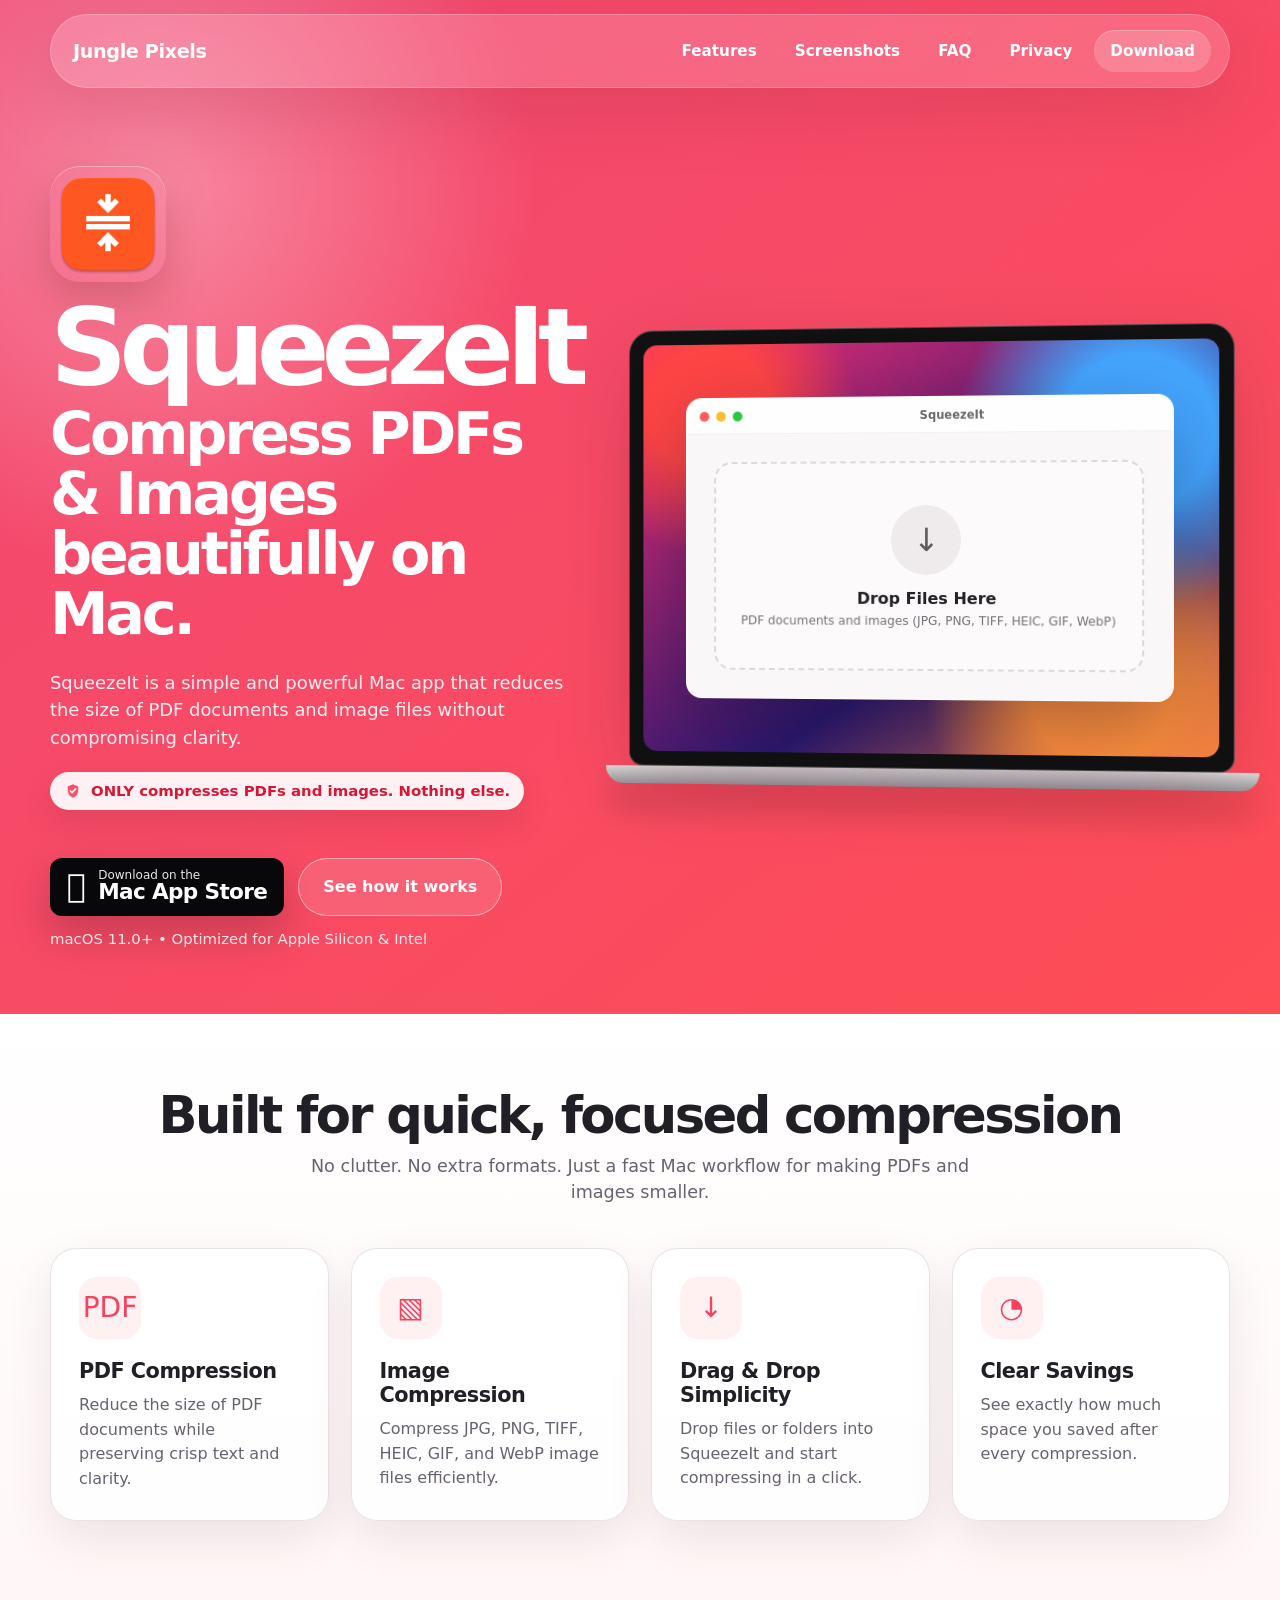
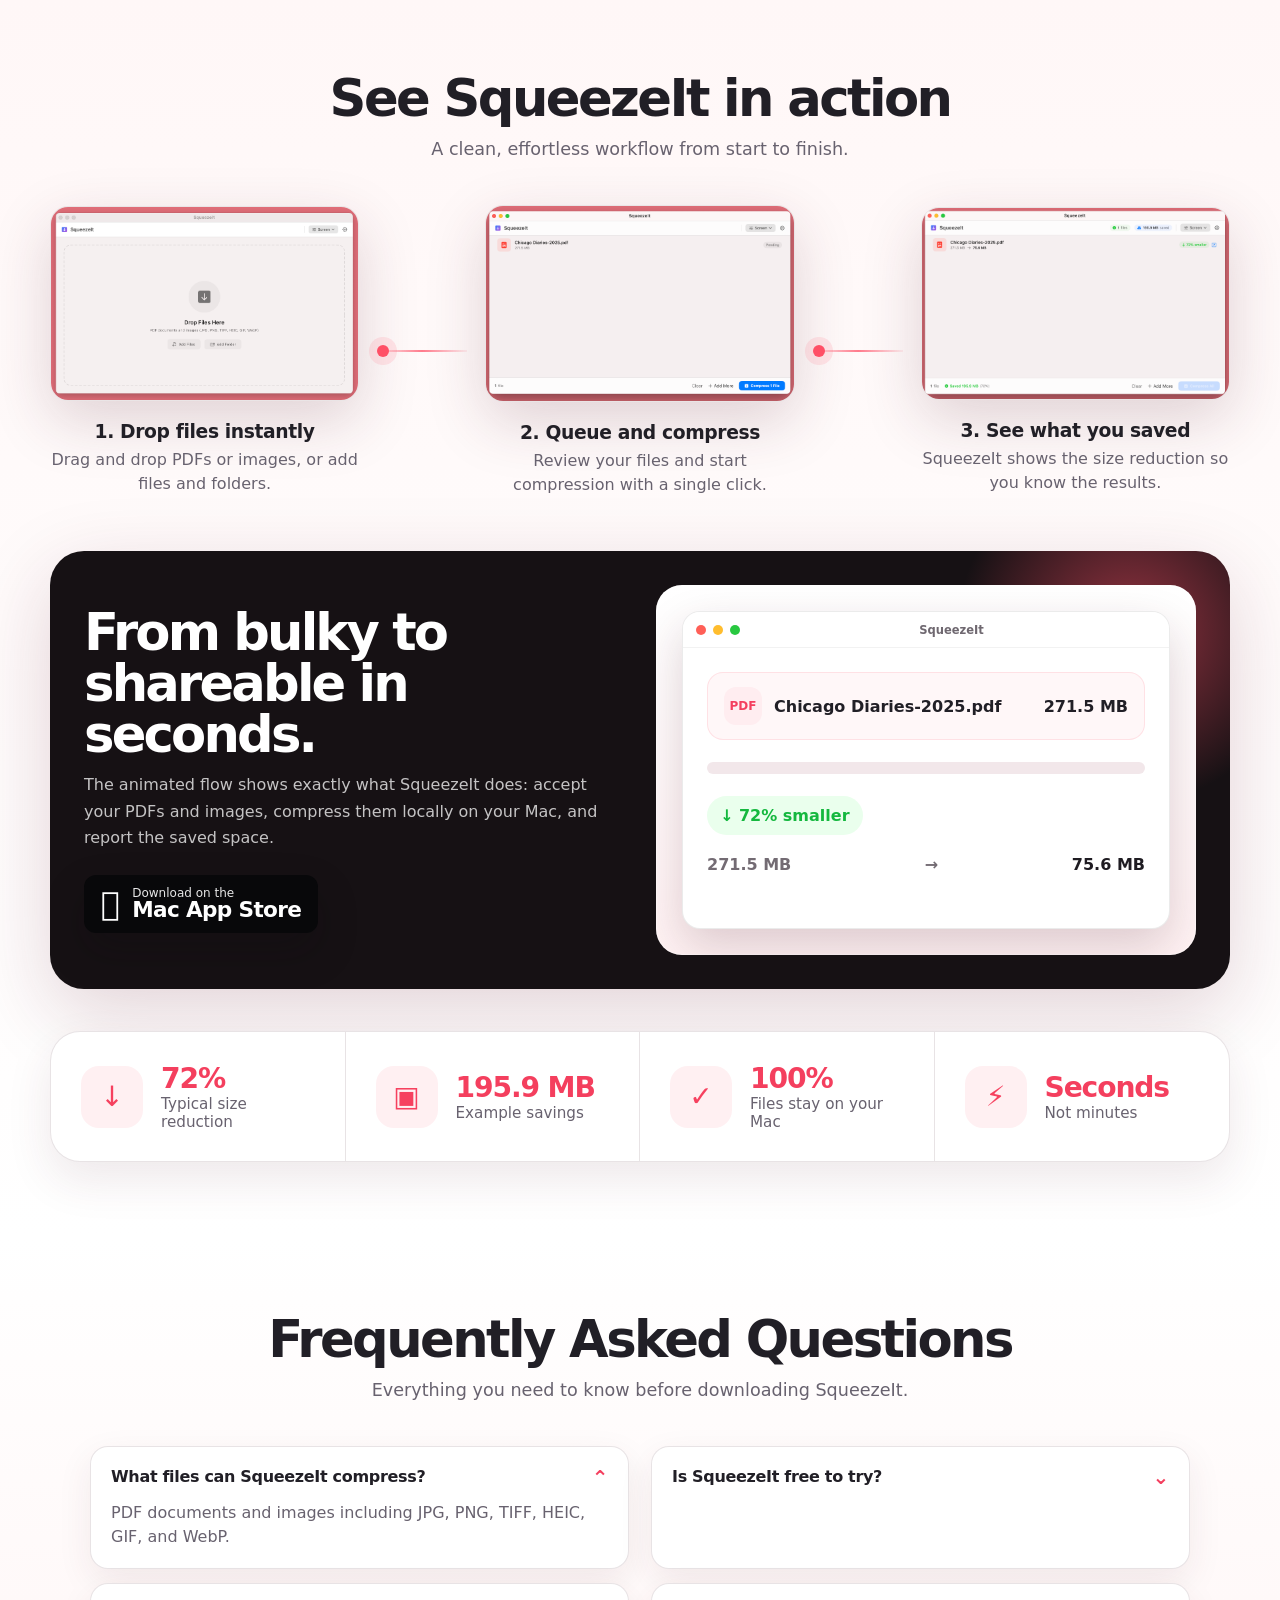
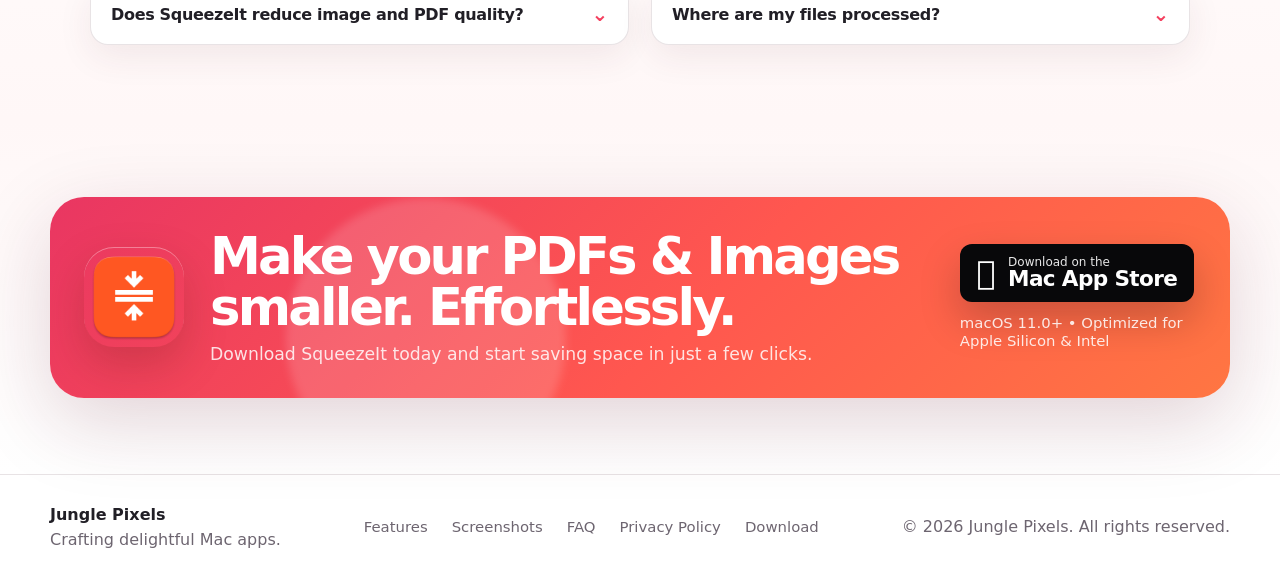
==== index.html @ ca9eb354 "Update index.html" ====
<!doctype html>
<html lang="en">
<head>
  <meta charset="utf-8" />
  <meta name="viewport" content="width=device-width, initial-scale=1" />
  <meta name="description" content="SqueezeIt by Jungle Pixels compresses PDF documents and images beautifully on Mac." />
  <meta name="theme-color" content="#ff4f66" />
  <title>SqueezeIt — Compress PDFs & Images beautifully on Mac</title>

  <meta property="og:title" content="SqueezeIt — Compress PDFs & Images beautifully on Mac" />
  <meta property="og:description" content="A simple, private Mac app for reducing PDF and image file sizes in seconds." />
  <meta property="og:type" content="website" />

  <style>
    :root {
      --coral: #ff4f66;
      --coral-2: #ff6b4a;
      --orange: #ff5427;
      --rose: #ec4565;
      --ink: #211f26;
      --muted: #68626f;
      --soft: #fff5f5;
      --card: rgba(255,255,255,.84);
      --line: rgba(80, 45, 55, .13);
      --shadow: 0 24px 80px rgba(97, 24, 46, .18);
      --shadow-soft: 0 18px 45px rgba(91, 40, 55, .10);
      --radius: 30px;
      --max: 1180px;
    }

    * { box-sizing: border-box; }
    html { scroll-behavior: smooth; }
    body {
      margin: 0;
      font-family: ui-sans-serif, system-ui, -apple-system, BlinkMacSystemFont, "SF Pro Display", "Segoe UI", sans-serif;
      color: var(--ink);
      background:
        radial-gradient(circle at 12% 5%, rgba(255,255,255,.35), transparent 24rem),
        linear-gradient(140deg, #f14874 0%, #ff4d53 46%, #ff7043 100%);
      min-height: 100vh;
      overflow-x: hidden;
    }

    body::before {
      content: "";
      position: fixed;
      inset: 0;
      pointer-events: none;
      background-image:
        radial-gradient(circle at 24% 22%, rgba(255,255,255,.20), transparent 1px),
        radial-gradient(circle at 70% 16%, rgba(255,255,255,.18), transparent 1px);
      background-size: 42px 42px, 64px 64px;
      mask-image: linear-gradient(to bottom, black, transparent 48%);
      opacity: .55;
      z-index: -1;
    }

    a { color: inherit; text-decoration: none; }
    img { max-width: 100%; display: block; }
    .container { width: min(var(--max), calc(100% - 40px)); margin: 0 auto; }
    .glass {
      background: rgba(255, 255, 255, .17);
      border: 1px solid rgba(255, 255, 255, .22);
      box-shadow: 0 18px 70px rgba(128, 32, 45, .18);
      backdrop-filter: blur(18px);
    }

    /* Keeps the sticky header readable over both the bright hero and light sections. */
    .nav,
    .nav-inner,
    .nav-links a,
    .brand {
      transition: background .28s ease, color .28s ease, box-shadow .28s ease, border-color .28s ease, transform .28s ease;
    }

    .nav.scrolled .nav-inner {
      color: var(--ink);
      background: rgba(255, 255, 255, .94);
      border-color: rgba(80, 45, 55, .12);
      box-shadow: 0 18px 45px rgba(91, 40, 55, .14);
    }

    .nav.scrolled .nav-links a:hover {
      background: rgba(255, 79, 102, .10);
      color: #f43f5e;
    }

    .nav.scrolled .nav-cta {
      color: #fff;
      background: linear-gradient(135deg, var(--coral), var(--orange));
      box-shadow: 0 12px 24px rgba(255, 79, 102, .24);
    }


    .nav {
      position: sticky;
      top: 14px;
      z-index: 100;
      margin-top: 14px;
    }

    .nav-inner {
      height: 74px;
      border-radius: 999px;
      display: flex;
      align-items: center;
      justify-content: space-between;
      padding: 0 18px 0 22px;
      color: #fff;
    }

    .brand {
      display: flex;
      align-items: center;
      gap: 12px;
      font-weight: 850;
      letter-spacing: -.02em;
      font-size: 1.2rem;
    }

    .jungle-mark {
      width: 34px;
      height: 34px;
      position: relative;
      flex: 0 0 auto;
    }
    .jungle-mark svg {
      width: 100%;
      height: 100%;
      filter: drop-shadow(0 5px 12px rgba(0,0,0,.11));
    }

    .nav-links {
      display: flex;
      align-items: center;
      gap: 6px;
      font-size: .95rem;
      font-weight: 760;
    }
    .nav-links a {
      padding: 12px 16px;
      border-radius: 999px;
      transition: transform .25s ease, background .25s ease;
    }
    .nav-links a:hover {
      background: rgba(255,255,255,.15);
      transform: translateY(-1px);
    }
    .nav-cta {
      background: rgba(255,255,255,.18);
      box-shadow: inset 0 1px rgba(255,255,255,.25);
    }

    .hero {
      padding: 78px 0 66px;
      color: #fff;
    }

    .hero-grid {
      display: grid;
      grid-template-columns: .9fr 1.25fr;
      align-items: center;
      gap: 42px;
    }

    .app-icon {
      width: 116px;
      height: 116px;
      border-radius: 30px;
      box-shadow: 0 18px 42px rgba(115, 30, 25, .25), inset 0 1px rgba(255,255,255,.35);
      animation: floatY 4.8s ease-in-out infinite;
    }

    .eyebrow {
      display: inline-flex;
      align-items: center;
      gap: 9px;
      padding: 10px 14px;
      margin: 20px 0 22px;
      border-radius: 999px;
      color: #d71735;
      background: rgba(255,255,255,.92);
      font-weight: 850;
      font-size: .93rem;
      box-shadow: 0 14px 30px rgba(99, 26, 38, .12);
    }
    .eyebrow svg { width: 18px; height: 18px; }

    h1 {
      margin: 20px 0 12px;
      font-size: clamp(4rem, 8.4vw, 7.4rem);
      line-height: .84;
      letter-spacing: -.075em;
    }
    .hero h2 {
      margin: 0;
      font-size: clamp(2.1rem, 4.6vw, 4.1rem);
      line-height: 1.02;
      letter-spacing: -.055em;
      max-width: 650px;
    }
    .hero-copy {
      margin: 24px 0 0;
      max-width: 560px;
      font-size: clamp(1.08rem, 1.4vw, 1.28rem);
      line-height: 1.55;
      color: rgba(255,255,255,.91);
    }

    .cta-row {
      display: flex;
      align-items: center;
      gap: 14px;
      flex-wrap: wrap;
      margin: 26px 0 14px;
    }
    .store-badge {
      display: inline-flex;
      align-items: center;
      gap: 12px;
      background: #08080a;
      color: white;
      border-radius: 12px;
      padding: 10px 17px 11px;
      min-height: 58px;
      box-shadow: 0 18px 40px rgba(15, 9, 12, .22);
      transition: transform .25s ease, box-shadow .25s ease;
    }
    .store-badge:hover {
      transform: translateY(-2px);
      box-shadow: 0 22px 50px rgba(15, 9, 12, .30);
    }
    .apple {
      font-size: 2rem;
      line-height: 1;
    }
    .store-small { display:block; font-size: .75rem; line-height: .9; opacity:.9; }
    .store-large { display:block; font-size: 1.35rem; line-height: 1; font-weight: 760; letter-spacing:-.03em; }
    .button {
      display: inline-flex;
      align-items: center;
      justify-content: center;
      min-height: 58px;
      padding: 0 24px;
      border-radius: 999px;
      font-weight: 830;
      border: 1px solid rgba(255,255,255,.48);
      background: rgba(255,255,255,.12);
      color: #fff;
      transition: transform .25s ease, background .25s ease;
    }
    .button:hover { transform: translateY(-2px); background: rgba(255,255,255,.18); }
    .note { font-size: .93rem; color: rgba(255,255,255,.86); }

    .device-wrap {
      position: relative;
      min-height: 520px;
      display: flex;
      align-items: center;
      justify-content: center;
      perspective: 1200px;
    }
    .orb {
      position: absolute;
      border-radius: 999px;
      filter: blur(2px);
      opacity: .8;
      animation: drift 10s ease-in-out infinite;
    }
    .orb.one { width: 190px; height: 190px; background: rgba(255,255,255,.18); top: 8%; right: 9%; }
    .orb.two { width: 110px; height: 110px; background: rgba(255,224,213,.22); bottom: 16%; left: 2%; animation-delay: -3s; }

    .macbook {
      width: min(740px, 100%);
      position: relative;
      transform: rotateX(0deg) rotateY(-4deg);
      animation: heroIn 900ms cubic-bezier(.2,.9,.2,1) both, floatY 5.5s ease-in-out infinite 900ms;
      z-index: 2;
    }
    .screen {
      position: relative;
      background: #111;
      border-radius: 24px 24px 14px 14px;
      padding: 14px;
      box-shadow: var(--shadow);
      border: 1px solid rgba(255,255,255,.24);
    }
    .wallpaper {
      border-radius: 14px;
      padding: 54px 44px;
      background:
        radial-gradient(circle at 12% 16%, #ff4545 0 10%, transparent 24%),
        radial-gradient(circle at 86% 22%, #45a6ff 0 13%, transparent 30%),
        radial-gradient(circle at 80% 85%, #ff8f3d 0 12%, transparent 30%),
        linear-gradient(145deg, #f93075, #2b176f 62%, #f2773e);
    }
    .app-window {
      border-radius: 16px;
      overflow: hidden;
      background: #faf7f8;
      box-shadow: 0 26px 80px rgba(18, 14, 38, .34);
      border: 1px solid rgba(255,255,255,.64);
    }
    .window-bar {
      height: 36px;
      display: flex;
      align-items: center;
      gap: 7px;
      padding: 0 13px;
      background: rgba(255,255,255,.88);
      border-bottom: 1px solid rgba(0,0,0,.05);
    }
    .dot { width: 10px; height: 10px; border-radius: 999px; }
    .red { background:#ff5f57; } .yellow { background:#ffbd2e; } .green { background:#28c840; }
    .bar-title { margin-left: auto; margin-right: auto; color:#6f6870; font-size: .72rem; font-weight: 800; }
    .drop-zone {
      margin: 28px;
      min-height: 210px;
      border: 2px dashed rgba(130, 118, 126, .25);
      border-radius: 18px;
      display: grid;
      place-items: center;
      text-align: center;
      background: rgba(255,255,255,.38);
    }
    .drop-icon {
      width: 70px;
      height: 70px;
      margin: 0 auto 14px;
      border-radius: 50%;
      display: grid;
      place-items: center;
      background: #efeaec;
      color: #615b60;
      font-size: 2rem;
      animation: pulse 2s ease-in-out infinite;
    }
    .drop-title { color:#242127; font-weight:900; margin-bottom:6px; }
    .drop-sub { color:#777078; font-size:.76rem; }
    .base {
      height: 18px;
      width: 108%;
      margin-left: -4%;
      background: linear-gradient(180deg, #ddd, #96979c);
      border-radius: 0 0 80px 80px;
      box-shadow: 0 22px 34px rgba(31,13,20,.20);
    }

    .section {
      background: linear-gradient(180deg, #fff 0%, #fff7f7 100%);
      padding: 76px 0;
    }
    .section.alt { background: linear-gradient(180deg, #fff7f7 0%, #fff 100%); }
    .section-title {
      text-align: center;
      margin: 0 auto 12px;
      font-size: clamp(2rem, 4vw, 3.25rem);
      letter-spacing: -.05em;
      line-height: 1;
    }
    .section-sub {
      text-align: center;
      color: var(--muted);
      margin: 0 auto 42px;
      max-width: 680px;
      font-size: 1.1rem;
      line-height: 1.5;
    }

    .features {
      display: grid;
      grid-template-columns: repeat(4, 1fr);
      gap: 22px;
    }
    .card {
      background: var(--card);
      border: 1px solid var(--line);
      border-radius: 26px;
      padding: 28px;
      box-shadow: var(--shadow-soft);
      transition: transform .3s ease, box-shadow .3s ease, border-color .3s ease;
    }
    .card:hover {
      transform: translateY(-8px);
      box-shadow: 0 28px 70px rgba(91, 40, 55, .16);
      border-color: rgba(255,79,102,.26);
    }
    .feature-icon {
      width: 62px;
      height: 62px;
      border-radius: 18px;
      display: grid;
      place-items: center;
      background: #fff0f2;
      color: #f6415f;
      font-size: 1.75rem;
      margin-bottom: 20px;
    }
    .card h3 { margin: 0 0 10px; font-size: 1.3rem; letter-spacing:-.025em; }
    .card p { margin: 0; color: var(--muted); line-height: 1.55; }

    .workflow {
      display: grid;
      grid-template-columns: 1fr auto 1fr auto 1fr;
      align-items: center;
      gap: 18px;
      margin-top: 26px;
    }
    .step {
      text-align: center;
      position: relative;
    }
    .step-shot {
      border-radius: 18px;
      box-shadow: 0 20px 60px rgba(82, 35, 51, .18);
      border: 1px solid rgba(80,45,55,.12);
      overflow: hidden;
      background: white;
      transition: transform .35s ease;
    }
    .step:hover .step-shot { transform: translateY(-8px) scale(1.015); }
    .step h3 { margin: 20px 0 6px; letter-spacing:-.02em; }
    .step p { margin: 0 auto; color: var(--muted); max-width: 320px; line-height: 1.5; }
    .flow-line {
      width: 90px;
      height: 2px;
      background: linear-gradient(90deg, rgba(255,79,102,.08), rgba(255,79,102,.75), rgba(255,79,102,.08));
      position: relative;
    }
    .flow-line::after {
      content: "";
      position: absolute;
      top: -5px;
      left: 0;
      width: 12px;
      height: 12px;
      border-radius: 999px;
      background: #ff4f66;
      animation: travel 2.8s linear infinite;
      box-shadow: 0 0 0 8px rgba(255,79,102,.12);
    }

    .demo-card {
      margin-top: 54px;
      display: grid;
      grid-template-columns: 1fr 1fr;
      gap: 32px;
      align-items: center;
      background: #161114;
      color: white;
      border-radius: 34px;
      padding: 34px;
      box-shadow: var(--shadow);
      overflow: hidden;
      position: relative;
    }
    .demo-card::before {
      content:"";
      position:absolute;
      inset:-100px -80px auto auto;
      width:360px;
      height:360px;
      border-radius:999px;
      background: radial-gradient(circle, rgba(255,79,102,.55), transparent 68%);
    }
    .demo-copy { position: relative; z-index: 1; }
    .demo-copy h2 {
      margin: 0 0 12px;
      font-size: clamp(2rem, 4vw, 3.3rem);
      letter-spacing:-.055em;
      line-height:1;
    }
    .demo-copy p {
      margin:0 0 24px;
      color: rgba(255,255,255,.75);
      line-height:1.65;
      max-width: 530px;
    }
    .animation-panel {
      background: linear-gradient(180deg, #fff, #fff2f3);
      border-radius: 26px;
      padding: 26px;
      color: var(--ink);
      position: relative;
      overflow: hidden;
      box-shadow: inset 0 0 0 1px rgba(255,255,255,.38);
    }
    .mini-window {
      background:#fff;
      border-radius:18px;
      border:1px solid rgba(0,0,0,.08);
      overflow:hidden;
      box-shadow: 0 18px 45px rgba(66,24,38,.18);
    }
    .mini-stage {
      padding: 24px;
      min-height: 280px;
      position: relative;
    }
    .file-pill {
      display: flex;
      align-items: center;
      justify-content: space-between;
      gap: 12px;
      padding: 14px 16px;
      background: #fff7f8;
      border: 1px solid rgba(255,79,102,.13);
      border-radius: 16px;
      margin-bottom: 14px;
      animation: fileMove 4.4s ease-in-out infinite;
    }
    .file-left { display:flex; align-items:center; gap:12px; font-weight:850; }
    .file-icon {
      width: 38px;
      height: 38px;
      border-radius: 12px;
      background: #ffedf0;
      color: #f43f5e;
      display:grid;
      place-items:center;
      font-weight:900;
      font-size:.75rem;
    }
    .progress {
      height: 12px;
      border-radius: 999px;
      background:#f2e7ea;
      overflow:hidden;
      margin: 22px 0;
    }
    .progress span {
      display:block;
      height:100%;
      width:0%;
      background: linear-gradient(90deg, #ff4f66, #ff7043);
      border-radius: inherit;
      animation: fill 4.4s ease-in-out infinite;
    }
    .saving-pop {
      display:inline-flex;
      align-items:center;
      gap:8px;
      padding: 10px 13px;
      border-radius: 999px;
      background:#eaffed;
      color:#14b83e;
      font-weight: 900;
      animation: pop 4.4s ease-in-out infinite;
    }
    .size-row {
      display:flex;
      justify-content:space-between;
      align-items:center;
      margin-top:20px;
      color:#736b73;
      font-weight:800;
    }
    .size-row strong { color:#1f1c22; }
    .arrow-anim { animation: nudge 1.4s ease-in-out infinite; }

    .stats {
      display:grid;
      grid-template-columns: repeat(4, 1fr);
      gap: 0;
      border-radius: 30px;
      border: 1px solid var(--line);
      background: white;
      box-shadow: var(--shadow-soft);
      overflow:hidden;
      margin-top: 42px;
    }
    .stat {
      display:flex;
      align-items:center;
      gap:18px;
      padding: 30px;
      border-right: 1px solid var(--line);
    }
    .stat:last-child { border-right:0; }
    .stat .feature-icon { margin:0; flex: 0 0 auto; }
    .stat strong { display:block; font-size: clamp(1.55rem, 2.2vw, 2.15rem); color:#f43f5e; letter-spacing:-.04em; }
    .stat span { display:block; color:var(--muted); font-size:.95rem; }

    .faq-grid {
      display:grid;
      grid-template-columns: repeat(2, 1fr);
      gap: 14px 22px;
      max-width: 1100px;
      margin: 0 auto;
    }
    details {
      background: white;
      border:1px solid var(--line);
      border-radius: 18px;
      padding: 18px 20px;
      box-shadow: 0 12px 35px rgba(91, 40, 55, .08);
    }
    summary {
      cursor:pointer;
      font-weight: 900;
      letter-spacing:-.02em;
      list-style:none;
      display:flex;
      align-items:center;
      justify-content:space-between;
      gap:20px;
    }
    summary::-webkit-details-marker { display:none; }
    summary::after {
      content:"⌄";
      color: #f43f5e;
      font-size:1.25rem;
      transition: transform .25s ease;
    }
    details[open] summary::after { transform: rotate(180deg); }
    details p {
      margin: 12px 0 0;
      color: var(--muted);
      line-height:1.55;
    }

    .final-cta {
      background: linear-gradient(135deg, #e93662, #ff574f 55%, #ff7642);
      color: white;
      border-radius: 34px;
      padding: 34px;
      display:flex;
      align-items:center;
      justify-content:space-between;
      gap:28px;
      box-shadow: var(--shadow);
      overflow:hidden;
      position:relative;
    }
    .final-cta::before {
      content:"";
      position:absolute;
      inset:auto auto -80px 20%;
      width:280px;
      height:280px;
      border-radius:999px;
      background: rgba(255,255,255,.15);
      filter: blur(4px);
    }
    .final-left {
      position:relative;
      display:flex;
      align-items:center;
      gap:26px;
      z-index:1;
    }
    .final-left .app-icon { width: 100px; height: 100px; animation:none; }
    .final-cta h2 {
      margin:0;
      font-size: clamp(2rem, 4vw, 3.4rem);
      line-height:1;
      letter-spacing:-.055em;
    }
    .final-cta p { margin:10px 0 0; color:rgba(255,255,255,.84); font-size:1.08rem; }
    .final-right { position:relative; z-index:1; }

    footer {
      background:#fff;
      border-top:1px solid var(--line);
      padding:30px 0;
    }
    .footer-row {
      display:flex;
      align-items:center;
      justify-content:space-between;
      gap:24px;
      color:#6d6570;
      flex-wrap:wrap;
    }
    .footer-brand {
      display:flex;
      align-items:center;
      gap:12px;
      color:var(--ink);
      font-weight:900;
    }
    .footer-brand .jungle-mark { color: var(--ink); filter:none; }
    .footer-links { display:flex; gap:24px; font-size:.93rem; }
    .footer-links a:hover { color:#f43f5e; }

    .reveal {
      opacity: 0;
      transform: translateY(26px);
      transition: opacity .75s ease, transform .75s ease;
    }
    .reveal.visible {
      opacity: 1;
      transform: translateY(0);
    }
    .delay-1 { transition-delay:.08s; }
    .delay-2 { transition-delay:.16s; }
    .delay-3 { transition-delay:.24s; }

    @keyframes floatY {
      0%,100% { transform: translateY(0); }
      50% { transform: translateY(-12px); }
    }
    @keyframes drift {
      0%,100% { transform: translate(0,0); }
      50% { transform: translate(-20px,18px); }
    }
    @keyframes heroIn {
      from { opacity:0; transform: translateY(30px) rotateY(-10deg); }
      to { opacity:1; transform: translateY(0) rotateY(-4deg); }
    }
    @keyframes pulse {
      0%,100% { transform: scale(1); box-shadow: 0 0 0 0 rgba(97,91,96,.12); }
      50% { transform: scale(1.05); box-shadow: 0 0 0 14px rgba(97,91,96,.08); }
    }
    @keyframes travel {
      from { transform: translateX(0); }
      to { transform: translateX(90px); }
    }
    @keyframes fill {
      0%, 16% { width: 0%; }
      58%, 100% { width: 72%; }
    }
    @keyframes fileMove {
      0%, 18% { transform: translateY(0); opacity:.7; }
      34%, 100% { transform: translateY(-2px); opacity:1; }
    }
    @keyframes pop {
      0%, 54% { transform: translateY(10px) scale(.88); opacity:0; }
      66%, 100% { transform: translateY(0) scale(1); opacity:1; }
    }
    @keyframes nudge {
      0%,100% { transform: translateX(0); }
      50% { transform: translateX(6px); }
    }

    @media (max-width: 980px) {
      .container { width: min(100% - 28px, var(--max)); }
      .hero { padding-top: 48px; }
      .hero-grid, .demo-card {
        grid-template-columns: 1fr;
      }
      .device-wrap { min-height: auto; }
      .features { grid-template-columns: repeat(2, 1fr); }
      .workflow {
        grid-template-columns: 1fr;
      }
      .flow-line {
        width: 2px;
        height: 54px;
        justify-self:center;
      }
      .flow-line::after {
        left: -5px;
        top: 0;
        animation-name: travelDown;
      }
      @keyframes travelDown {
        from { transform: translateY(0); }
        to { transform: translateY(54px); }
      }
      .stats { grid-template-columns: repeat(2, 1fr); }
      .stat { border-right:0; border-bottom:1px solid var(--line); }
      .stat:nth-child(odd) { border-right:1px solid var(--line); }
      .stat:nth-last-child(-n+2) { border-bottom:0; }
      .faq-grid { grid-template-columns: 1fr; }
    }

    @media (max-width: 720px) {
      .nav { top: 8px; margin-top: 8px; }
      .nav-inner {
        height: auto;
        border-radius: 26px;
        padding: 16px;
        align-items: flex-start;
        gap: 12px;
      }
      .nav-links {
        width: 100%;
        justify-content: space-between;
        overflow-x: auto;
        padding-bottom: 2px;
      }
      .nav-inner, .final-cta, .final-left {
        flex-direction: column;
        align-items: flex-start;
      }
      h1 { font-size: clamp(3.4rem, 17vw, 5.5rem); }
      .hero h2 { font-size: clamp(2rem, 9vw, 3.1rem); }
      .wallpaper { padding: 24px 18px; }
      .drop-zone { margin: 16px; min-height: 180px; }
      .features, .stats {
        grid-template-columns: 1fr;
      }
      .stat, .stat:nth-child(odd) {
        border-right:0;
        border-bottom:1px solid var(--line);
      }
      .stat:last-child { border-bottom:0; }
      .section { padding: 58px 0; }
      .card, .demo-card, .final-cta { border-radius: 24px; padding: 24px; }
      .final-left .app-icon { width: 82px; height: 82px; }
      .footer-row { align-items:flex-start; flex-direction:column; }
      .footer-links { flex-wrap:wrap; }
    }

    @media (prefers-reduced-motion: reduce) {
      *, *::before, *::after {
        animation-duration: .001ms !important;
        animation-iteration-count: 1 !important;
        scroll-behavior: auto !important;
        transition-duration: .001ms !important;
      }
    }
  </style>
</head>

<body>
  <header class="nav container">
    <div class="nav-inner glass">
      <a class="brand" href="#top" aria-label="Jungle Pixels home">
        <span>Jungle Pixels</span>
      </a>
      <nav class="nav-links" aria-label="Primary navigation">
        <a href="#features">Features</a>
        <a href="#screenshots">Screenshots</a>
        <a href="#faq">FAQ</a>
        <a href="/privacy.html">Privacy</a>
        <a class="nav-cta" href="#download">Download</a>
      </nav>
    </div>
  </header>

  <main id="top">
    <section class="hero">
      <div class="container hero-grid">
        <div class="hero-copy-wrap reveal visible">
          <img class="app-icon" src="[data-uri]" alt="SqueezeIt app icon" />
          <h1>SqueezeIt</h1>
          <h2>Compress PDFs &amp; Images beautifully on Mac.</h2>
          <p class="hero-copy">
            SqueezeIt is a simple and powerful Mac app that reduces the size of PDF documents and image files without compromising clarity.
          </p>
          <div class="eyebrow" role="note">
            <svg viewBox="0 0 24 24" fill="none" aria-hidden="true">
              <path d="M12 3l7 3v5c0 4.6-2.9 8.5-7 10-4.1-1.5-7-5.4-7-10V6l7-3z" fill="#ff4f66"/>
              <path d="M8.5 12l2.2 2.2 4.8-5" stroke="white" stroke-width="2.3" stroke-linecap="round" stroke-linejoin="round"/>
            </svg>
            ONLY compresses PDFs and images. Nothing else.
          </div>
          <div class="cta-row">
            <a class="store-badge" href="#" aria-label="Download SqueezeIt on the Mac App Store">
              <span class="apple" aria-hidden="true"></span>
              <span><span class="store-small">Download on the</span><span class="store-large">Mac App Store</span></span>
            </a>
            <a class="button" href="#screenshots">See how it works</a>
          </div>
          <div class="note">macOS 11.0+ • Optimized for Apple Silicon &amp; Intel</div>
        </div>

        <div class="device-wrap" aria-label="SqueezeIt app preview">
          <span class="orb one"></span>
          <span class="orb two"></span>
          <div class="macbook">
            <div class="screen">
              <div class="wallpaper">
                <div class="app-window" aria-hidden="true">
                  <div class="window-bar">
                    <span class="dot red"></span><span class="dot yellow"></span><span class="dot green"></span>
                    <span class="bar-title">SqueezeIt</span>
                  </div>
                  <div class="drop-zone">
                    <div>
                      <div class="drop-icon">↓</div>
                      <div class="drop-title">Drop Files Here</div>
                      <div class="drop-sub">PDF documents and images (JPG, PNG, TIFF, HEIC, GIF, WebP)</div>
                    </div>
                  </div>
                </div>
              </div>
            </div>
            <div class="base"></div>
          </div>
        </div>
      </div>
    </section>

    <section class="section" id="features">
      <div class="container">
        <h2 class="section-title reveal">Built for quick, focused compression</h2>
        <p class="section-sub reveal delay-1">No clutter. No extra formats. Just a fast Mac workflow for making PDFs and images smaller.</p>

        <div class="features">
          <article class="card reveal">
            <div class="feature-icon">PDF</div>
            <h3>PDF Compression</h3>
            <p>Reduce the size of PDF documents while preserving crisp text and clarity.</p>
          </article>
          <article class="card reveal delay-1">
            <div class="feature-icon">▧</div>
            <h3>Image Compression</h3>
            <p>Compress JPG, PNG, TIFF, HEIC, GIF, and WebP image files efficiently.</p>
          </article>
          <article class="card reveal delay-2">
            <div class="feature-icon">↓</div>
            <h3>Drag &amp; Drop Simplicity</h3>
            <p>Drop files or folders into SqueezeIt and start compressing in a click.</p>
          </article>
          <article class="card reveal delay-3">
            <div class="feature-icon">◔</div>
            <h3>Clear Savings</h3>
            <p>See exactly how much space you saved after every compression.</p>
          </article>
        </div>
      </div>
    </section>

    <section class="section alt" id="screenshots">
      <div class="container">
        <h2 class="section-title reveal">See SqueezeIt in action</h2>
        <p class="section-sub reveal delay-1">A clean, effortless workflow from start to finish.</p>

        <div class="workflow">
          <article class="step reveal">
            <div class="step-shot"><img src="[data-uri]" alt="SqueezeIt drop files screen" /></div>
            <h3>1. Drop files instantly</h3>
            <p>Drag and drop PDFs or images, or add files and folders.</p>
          </article>
          <div class="flow-line reveal delay-1" aria-hidden="true"></div>
          <article class="step reveal delay-1">
            <div class="step-shot"><img src="[data-uri]" alt="SqueezeIt pending file queue screen" /></div>
            <h3>2. Queue and compress</h3>
            <p>Review your files and start compression with a single click.</p>
          </article>
          <div class="flow-line reveal delay-2" aria-hidden="true"></div>
          <article class="step reveal delay-2">
            <div class="step-shot"><img src="[data-uri]" alt="SqueezeIt completed compression savings screen" /></div>
            <h3>3. See what you saved</h3>
            <p>SqueezeIt shows the size reduction so you know the results.</p>
          </article>
        </div>

        <div class="demo-card reveal">
          <div class="demo-copy">
            <h2>From bulky to shareable in seconds.</h2>
            <p>
              The animated flow shows exactly what SqueezeIt does: accept your PDFs and images, compress them locally on your Mac, and report the saved space.
            </p>
            <a class="store-badge" href="#" aria-label="Download SqueezeIt on the Mac App Store">
              <span class="apple" aria-hidden="true"></span>
              <span><span class="store-small">Download on the</span><span class="store-large">Mac App Store</span></span>
            </a>
          </div>

          <div class="animation-panel" aria-label="Animated compression demo">
            <div class="mini-window">
              <div class="window-bar">
                <span class="dot red"></span><span class="dot yellow"></span><span class="dot green"></span>
                <span class="bar-title">SqueezeIt</span>
              </div>
              <div class="mini-stage">
                <div class="file-pill">
                  <div class="file-left"><span class="file-icon">PDF</span><span>Chicago Diaries-2025.pdf</span></div>
                  <strong>271.5 MB</strong>
                </div>
                <div class="progress"><span></span></div>
                <div class="saving-pop">↓ 72% smaller</div>
                <div class="size-row">
                  <span>271.5 MB</span>
                  <span class="arrow-anim">→</span>
                  <strong>75.6 MB</strong>
                </div>
              </div>
            </div>
          </div>
        </div>

        <div class="stats reveal">
          <div class="stat"><div class="feature-icon">↓</div><div><strong>72%</strong><span>Typical size reduction</span></div></div>
          <div class="stat"><div class="feature-icon">▣</div><div><strong>195.9 MB</strong><span>Example savings</span></div></div>
          <div class="stat"><div class="feature-icon">✓</div><div><strong>100%</strong><span>Files stay on your Mac</span></div></div>
          <div class="stat"><div class="feature-icon">⚡</div><div><strong>Seconds</strong><span>Not minutes</span></div></div>
        </div>
      </div>
    </section>

    <section class="section" id="faq">
      <div class="container">
        <h2 class="section-title reveal">Frequently Asked Questions</h2>
        <p class="section-sub reveal delay-1">Everything you need to know before downloading SqueezeIt.</p>

        <div class="faq-grid">
          <details open class="reveal">
            <summary>What files can SqueezeIt compress?</summary>
            <p>PDF documents and images including JPG, PNG, TIFF, HEIC, GIF, and WebP.</p>
          </details>
          <details class="reveal delay-1">
            <summary>Is SqueezeIt free to try?</summary>
            <p>Use this section to describe your App Store pricing, trial, or one-time purchase details.</p>
          </details>
          <details class="reveal delay-2">
            <summary>Does SqueezeIt reduce image and PDF quality?</summary>
            <p>SqueezeIt is designed to reduce file size while keeping files clear and practical for sharing.</p>
          </details>
          <details class="reveal delay-3">
            <summary>Where are my files processed?</summary>
            <p>Your files stay on your Mac during compression, keeping the workflow simple and private.</p>
          </details>
        </div>
      </div>
    </section>

    <section class="section alt" id="download">
      <div class="container">
        <div class="final-cta reveal">
          <div class="final-left">
            <img class="app-icon" src="[data-uri]" alt="SqueezeIt app icon" />
            <div>
              <h2>Make your PDFs &amp; Images smaller. Effortlessly.</h2>
              <p>Download SqueezeIt today and start saving space in just a few clicks.</p>
            </div>
          </div>
          <div class="final-right">
            <a class="store-badge" href="#" aria-label="Download SqueezeIt on the Mac App Store">
              <span class="apple" aria-hidden="true"></span>
              <span><span class="store-small">Download on the</span><span class="store-large">Mac App Store</span></span>
            </a>
            <div class="note" style="margin-top:12px">macOS 11.0+ • Optimized for Apple Silicon &amp; Intel</div>
          </div>
        </div>
      </div>
    </section>
  </main>

  <footer>
    <div class="container footer-row">
      <div>
        <div class="footer-brand">
          <span>Jungle Pixels</span>
        </div>
        <div style="margin-top:6px">Crafting delightful Mac apps.</div>
      </div>
      <nav class="footer-links" aria-label="Footer navigation">
        <a href="#features">Features</a>
        <a href="#screenshots">Screenshots</a>
        <a href="#faq">FAQ</a>
        <a href="/privacy.html">Privacy Policy</a>
        <a href="#download">Download</a>
      </nav>
      <div>© 2026 Jungle Pixels. All rights reserved.</div>
    </div>
  </footer>

  <script>
    const observer = new IntersectionObserver((entries) => {
      for (const entry of entries) {
        if (entry.isIntersecting) {
          entry.target.classList.add('visible');
          observer.unobserve(entry.target);
        }
      }
    }, { threshold: 0.14 });

    document.querySelectorAll('.reveal:not(.visible)').forEach((el) => observer.observe(el));


    const siteHeader = document.querySelector('.nav');
    const updateHeaderState = () => {
      if (!siteHeader) return;
      siteHeader.classList.toggle('scrolled', window.scrollY > 48);
    };
    updateHeaderState();
    window.addEventListener('scroll', updateHeaderState, { passive: true });

    document.querySelectorAll('a[href="#"]').forEach((link) => {
      link.addEventListener('click', (event) => {
        event.preventDefault();
        alert('Please open your Mac App Store to download this app');
      });
    });
  </script>
</body>
</html>
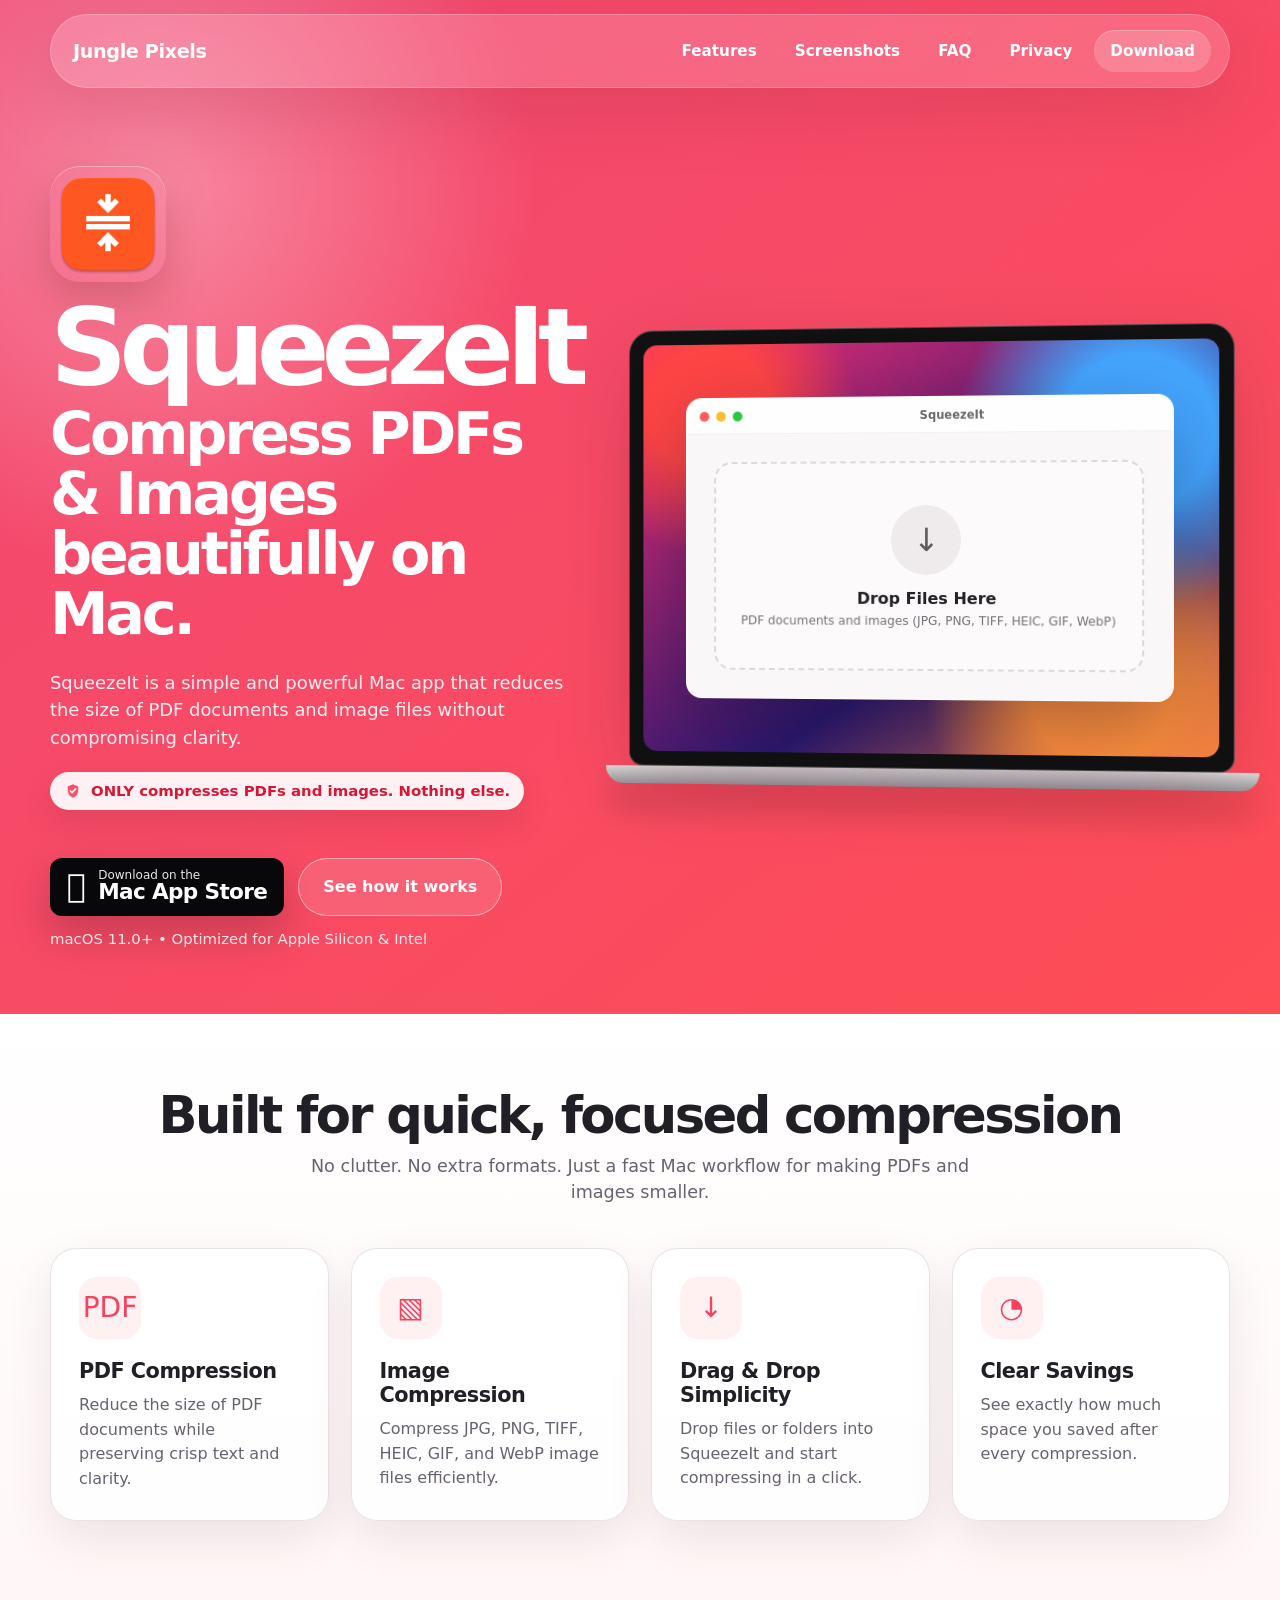
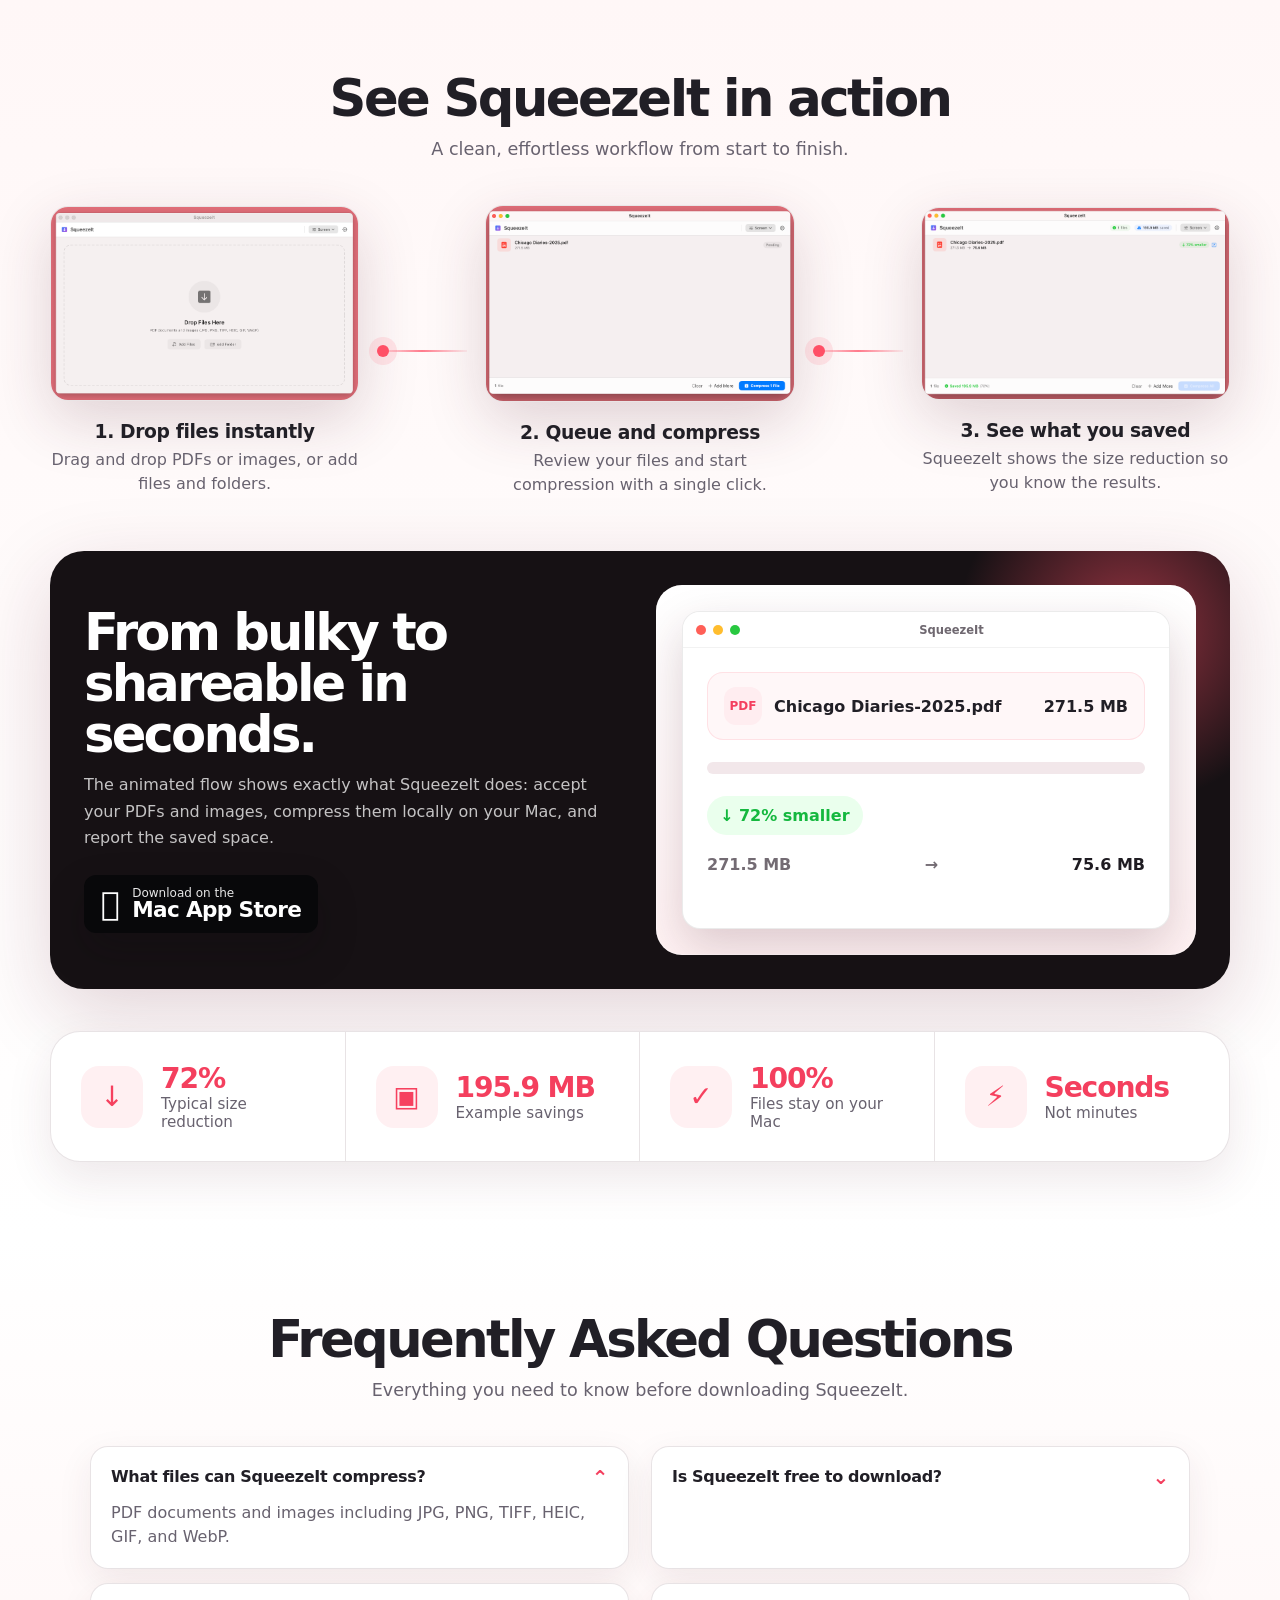
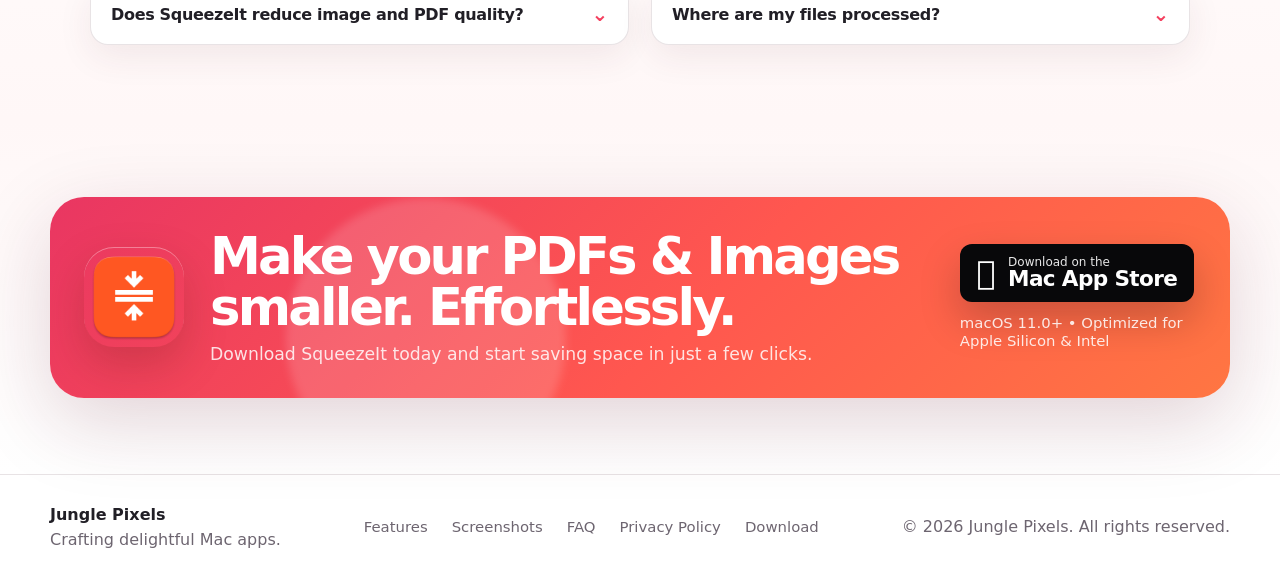
==== commit 3607f83a: "Update index.html" ====
--- a/index.html
+++ b/index.html
@@ -994,8 +994,8 @@
             <p>PDF documents and images including JPG, PNG, TIFF, HEIC, GIF, and WebP.</p>
           </details>
           <details class="reveal delay-1">
-            <summary>Is SqueezeIt free to try?</summary>
-            <p>Use this section to describe your App Store pricing, trial, or one-time purchase details.</p>
+            <summary>Is SqueezeIt free to download?</summary>
+            <p>Yes, this app is free to download from the app store.</p>
           </details>
           <details class="reveal delay-2">
             <summary>Does SqueezeIt reduce image and PDF quality?</summary>
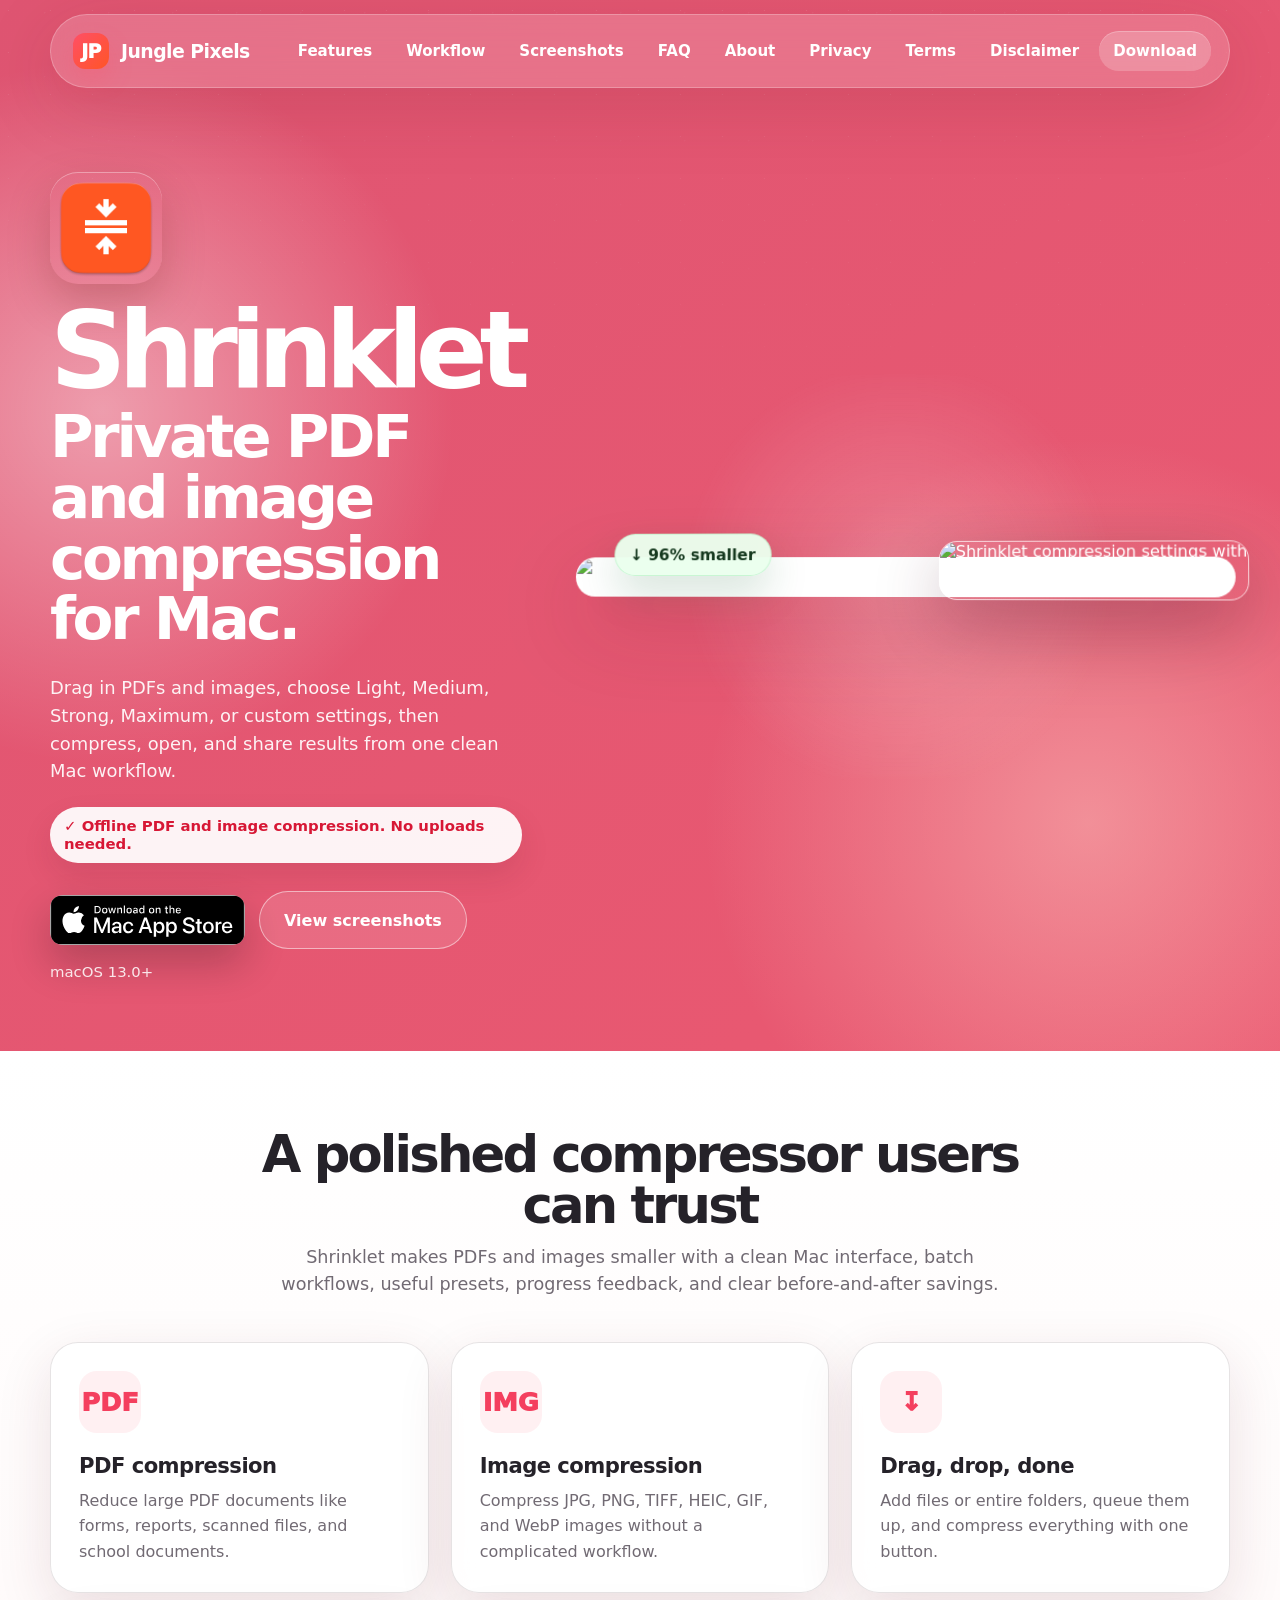
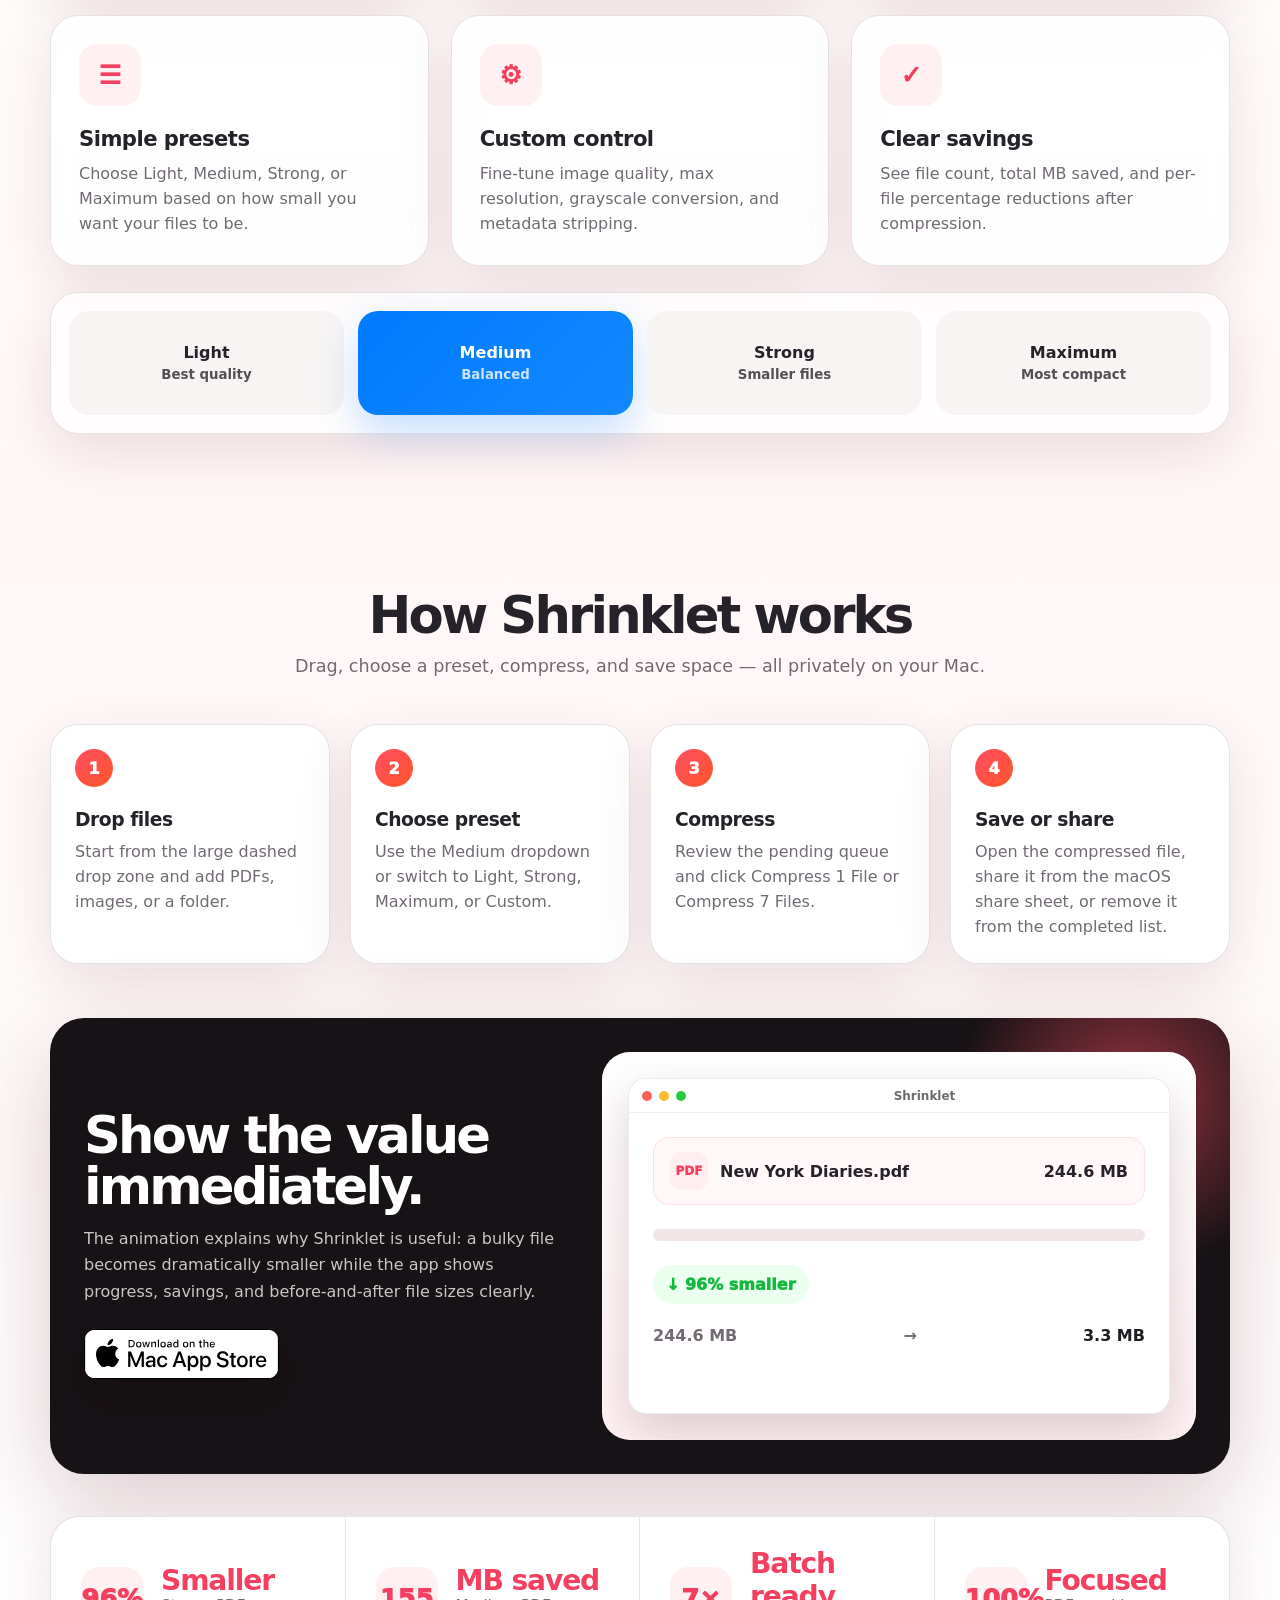
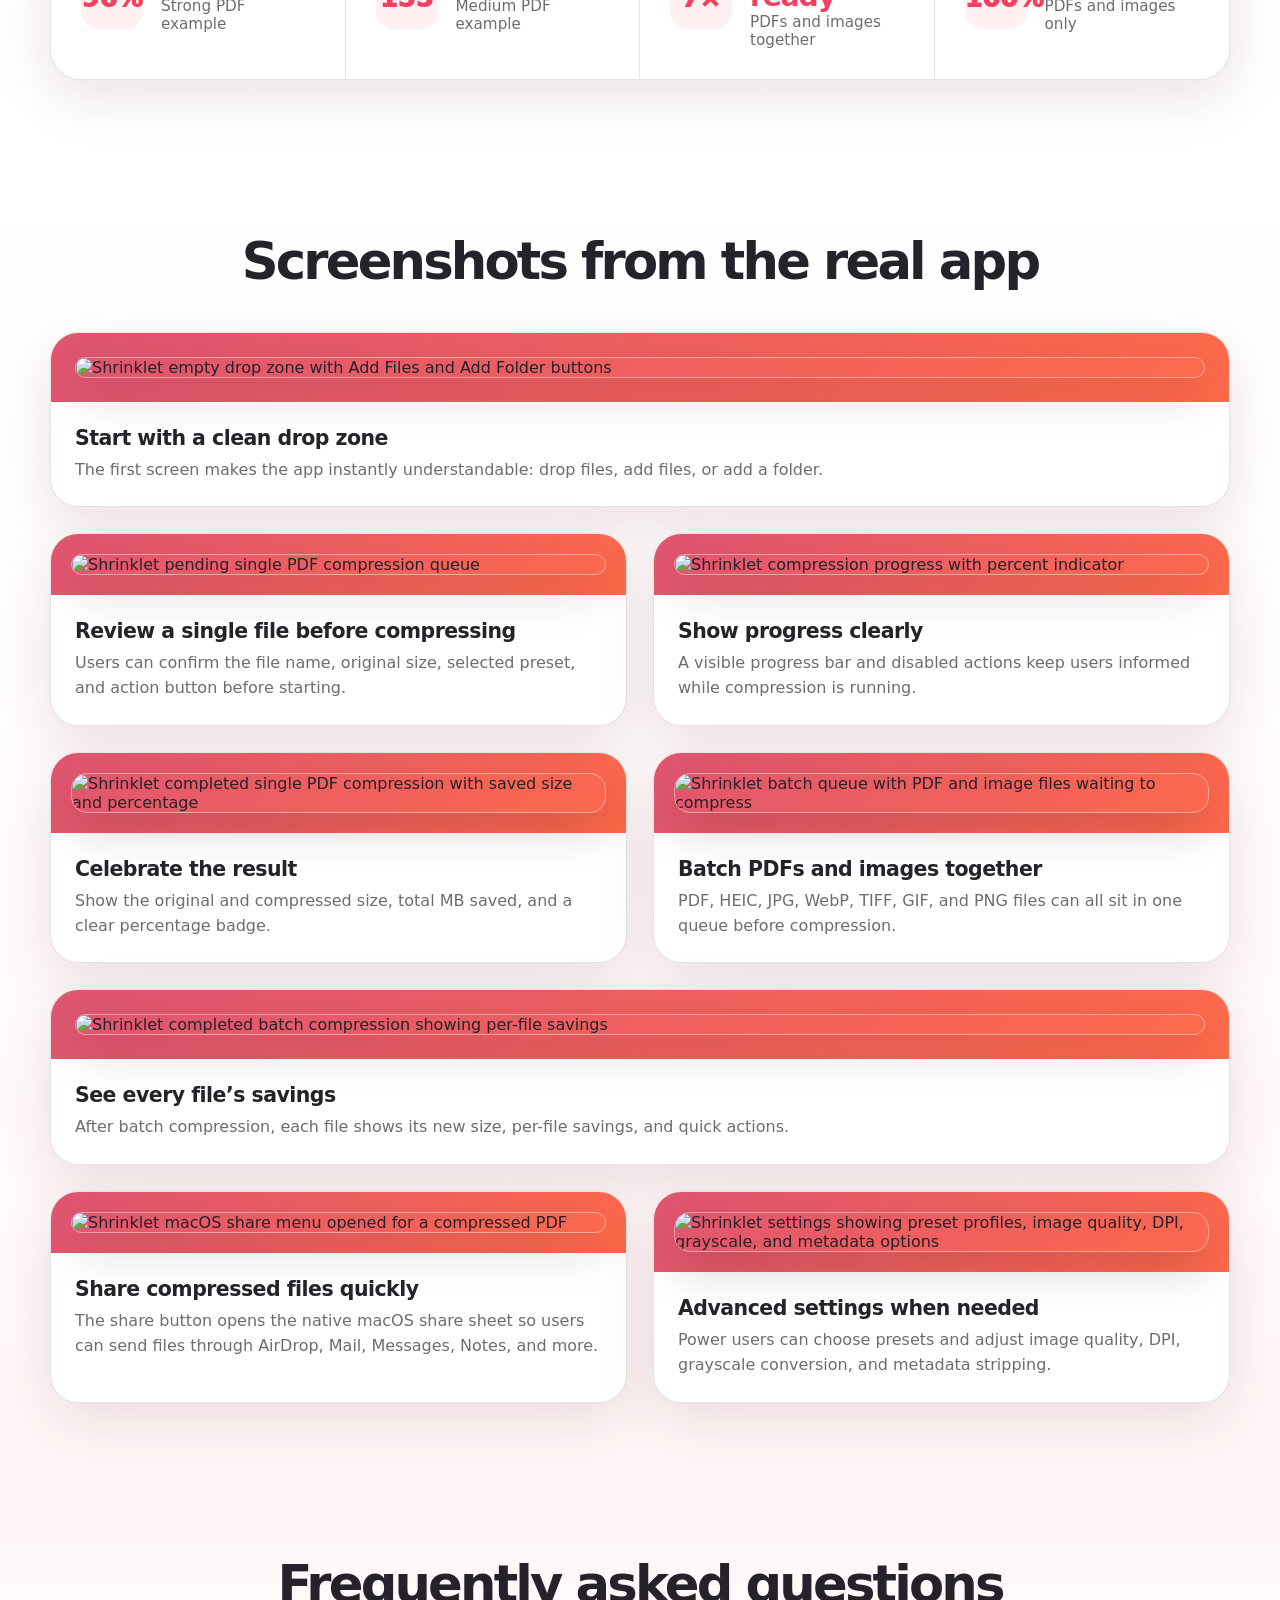
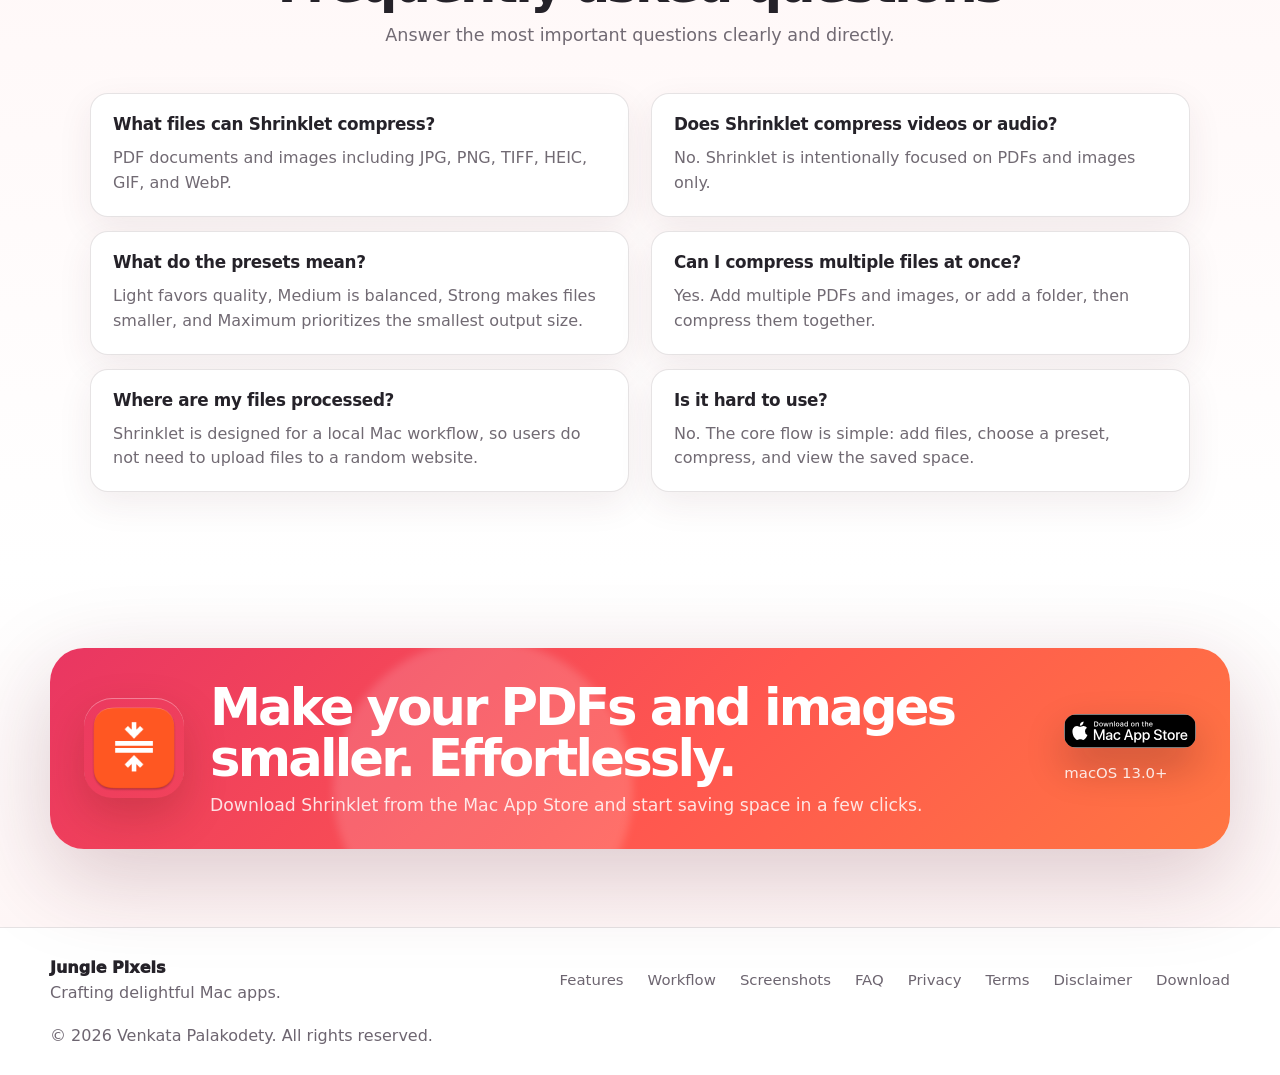
==== commit 471073cf: "Add files via upload" ====
--- a/index.html
+++ b/index.html
@@ -3,27 +3,29 @@
 <head>
   <meta charset="utf-8" />
   <meta name="viewport" content="width=device-width, initial-scale=1" />
-  <meta name="description" content="SqueezeIt by Jungle Pixels compresses PDF documents and images beautifully on Mac." />
-  <meta name="theme-color" content="#ff4f66" />
-  <title>SqueezeIt — Compress PDFs & Images beautifully on Mac</title>
-
-  <meta property="og:title" content="SqueezeIt — Compress PDFs & Images beautifully on Mac" />
-  <meta property="og:description" content="A simple, private Mac app for reducing PDF and image file sizes in seconds." />
+  <meta name="description" content="Shrinklet by Jungle Pixels is a private Mac app that compresses PDF documents and images with presets, batch workflows, and clear savings." />
+  <meta name="theme-color" content="#f25570" />
+  <title>Shrinklet — PDF and Image Compressor for Mac</title>
+
+  <meta property="og:title" content="Shrinklet — PDF and Image Compressor for Mac" />
+  <meta property="og:description" content="Compress PDFs and images privately on your Mac. Drag, choose a preset, compress, and see exactly how much space you saved." />
   <meta property="og:type" content="website" />
 
   <style>
     :root {
       --coral: #ff4f66;
-      --coral-2: #ff6b4a;
-      --orange: #ff5427;
-      --rose: #ec4565;
-      --ink: #211f26;
-      --muted: #68626f;
-      --soft: #fff5f5;
-      --card: rgba(255,255,255,.84);
-      --line: rgba(80, 45, 55, .13);
-      --shadow: 0 24px 80px rgba(97, 24, 46, .18);
-      --shadow-soft: 0 18px 45px rgba(91, 40, 55, .10);
+      --coral-deep: #e93c64;
+      --orange: #ff5527;
+      --blue: #007aff;
+      --green: #18c64b;
+      --ink: #252229;
+      --muted: #716a73;
+      --soft: #fff6f6;
+      --paper: #fffafb;
+      --card: rgba(255,255,255,.86);
+      --line: rgba(67, 42, 52, .13);
+      --shadow: 0 28px 90px rgba(95, 26, 45, .22);
+      --shadow-soft: 0 18px 55px rgba(95, 26, 45, .12);
       --radius: 30px;
       --max: 1180px;
     }
@@ -35,8 +37,9 @@
       font-family: ui-sans-serif, system-ui, -apple-system, BlinkMacSystemFont, "SF Pro Display", "Segoe UI", sans-serif;
       color: var(--ink);
       background:
-        radial-gradient(circle at 12% 5%, rgba(255,255,255,.35), transparent 24rem),
-        linear-gradient(140deg, #f14874 0%, #ff4d53 46%, #ff7043 100%);
+        radial-gradient(circle at 8% 7%, rgba(255,255,255,.42), transparent 22rem),
+        radial-gradient(circle at 85% 14%, rgba(255,220,207,.42), transparent 24rem),
+        linear-gradient(140deg, #df5572 0%, #f15b70 48%, #ff6a4a 100%);
       min-height: 100vh;
       overflow-x: hidden;
     }
@@ -47,50 +50,17 @@
       inset: 0;
       pointer-events: none;
       background-image:
-        radial-gradient(circle at 24% 22%, rgba(255,255,255,.20), transparent 1px),
-        radial-gradient(circle at 70% 16%, rgba(255,255,255,.18), transparent 1px);
+        radial-gradient(circle at 20% 25%, rgba(255,255,255,.22), transparent 1px),
+        radial-gradient(circle at 70% 20%, rgba(255,255,255,.18), transparent 1px);
       background-size: 42px 42px, 64px 64px;
-      mask-image: linear-gradient(to bottom, black, transparent 48%);
+      mask-image: linear-gradient(to bottom, black, transparent 54%);
       opacity: .55;
       z-index: -1;
     }
 
     a { color: inherit; text-decoration: none; }
-    img { max-width: 100%; display: block; }
+    img { display: block; max-width: 100%; }
     .container { width: min(var(--max), calc(100% - 40px)); margin: 0 auto; }
-    .glass {
-      background: rgba(255, 255, 255, .17);
-      border: 1px solid rgba(255, 255, 255, .22);
-      box-shadow: 0 18px 70px rgba(128, 32, 45, .18);
-      backdrop-filter: blur(18px);
-    }
-
-    /* Keeps the sticky header readable over both the bright hero and light sections. */
-    .nav,
-    .nav-inner,
-    .nav-links a,
-    .brand {
-      transition: background .28s ease, color .28s ease, box-shadow .28s ease, border-color .28s ease, transform .28s ease;
-    }
-
-    .nav.scrolled .nav-inner {
-      color: var(--ink);
-      background: rgba(255, 255, 255, .94);
-      border-color: rgba(80, 45, 55, .12);
-      box-shadow: 0 18px 45px rgba(91, 40, 55, .14);
-    }
-
-    .nav.scrolled .nav-links a:hover {
-      background: rgba(255, 79, 102, .10);
-      color: #f43f5e;
-    }
-
-    .nav.scrolled .nav-cta {
-      color: #fff;
-      background: linear-gradient(135deg, var(--coral), var(--orange));
-      box-shadow: 0 12px 24px rgba(255, 79, 102, .24);
-    }
-
 
     .nav {
       position: sticky;
@@ -100,142 +70,176 @@
     }
 
     .nav-inner {
-      height: 74px;
+      min-height: 74px;
       border-radius: 999px;
       display: flex;
       align-items: center;
       justify-content: space-between;
-      padding: 0 18px 0 22px;
+      gap: 18px;
+      padding: 12px 18px 12px 22px;
       color: #fff;
+      background: rgba(255,255,255,.17);
+      border: 1px solid rgba(255,255,255,.24);
+      box-shadow: 0 18px 70px rgba(128, 32, 45, .18);
+      backdrop-filter: blur(18px);
+      transition: background .28s ease, color .28s ease, box-shadow .28s ease, border-color .28s ease;
+    }
+
+    .nav.scrolled .nav-inner {
+      color: var(--ink);
+      background: rgba(255,255,255,.94);
+      border-color: rgba(80, 45, 55, .12);
+      box-shadow: 0 18px 45px rgba(91, 40, 55, .14);
     }
 
     .brand {
       display: flex;
       align-items: center;
       gap: 12px;
-      font-weight: 850;
-      letter-spacing: -.02em;
-      font-size: 1.2rem;
-    }
-
-    .jungle-mark {
-      width: 34px;
-      height: 34px;
-      position: relative;
+      font-weight: 900;
+      letter-spacing: -.03em;
+      font-size: 1.18rem;
+      white-space: nowrap;
+    }
+
+    .jungle-logo {
+      width: 38px;
+      height: 38px;
       flex: 0 0 auto;
-    }
-    .jungle-mark svg {
-      width: 100%;
-      height: 100%;
-      filter: drop-shadow(0 5px 12px rgba(0,0,0,.11));
+      filter: drop-shadow(0 8px 16px rgba(0,0,0,.12));
     }
 
     .nav-links {
       display: flex;
       align-items: center;
       gap: 6px;
-      font-size: .95rem;
-      font-weight: 760;
-    }
+      font-size: .94rem;
+      font-weight: 800;
+      flex-wrap: wrap;
+      justify-content: flex-end;
+    }
+
     .nav-links a {
-      padding: 12px 16px;
+      padding: 11px 14px;
       border-radius: 999px;
-      transition: transform .25s ease, background .25s ease;
-    }
+      transition: transform .25s ease, background .25s ease, color .25s ease;
+    }
+
     .nav-links a:hover {
+      transform: translateY(-1px);
       background: rgba(255,255,255,.15);
-      transform: translateY(-1px);
-    }
+    }
+
+    .nav.scrolled .nav-links a:hover {
+      color: var(--coral-deep);
+      background: rgba(255,79,102,.10);
+    }
+
     .nav-cta {
-      background: rgba(255,255,255,.18);
+      background: rgba(255,255,255,.20);
       box-shadow: inset 0 1px rgba(255,255,255,.25);
     }
 
+    .nav.scrolled .nav-cta {
+      color: #fff;
+      background: linear-gradient(135deg, var(--coral), var(--orange));
+      box-shadow: 0 12px 24px rgba(255,79,102,.24);
+    }
+
     .hero {
-      padding: 78px 0 66px;
       color: #fff;
+      padding: 84px 0 70px;
     }
 
     .hero-grid {
       display: grid;
-      grid-template-columns: .9fr 1.25fr;
-      align-items: center;
-      gap: 42px;
+      grid-template-columns: .84fr 1.28fr;
+      align-items: center;
+      gap: 46px;
     }
 
     .app-icon {
-      width: 116px;
-      height: 116px;
-      border-radius: 30px;
+      width: 112px;
+      height: 112px;
+      border-radius: 28px;
       box-shadow: 0 18px 42px rgba(115, 30, 25, .25), inset 0 1px rgba(255,255,255,.35);
-      animation: floatY 4.8s ease-in-out infinite;
-    }
-
-    .eyebrow {
+    }
+
+    .float {
+      animation: floatY 5s ease-in-out infinite;
+    }
+
+    .hero h1 {
+      margin: 22px 0 12px;
+      font-size: clamp(4rem, 8.3vw, 7.4rem);
+      line-height: .84;
+      letter-spacing: -.078em;
+    }
+
+    .hero h2 {
+      margin: 0;
+      font-size: clamp(2rem, 4.65vw, 4rem);
+      line-height: 1.02;
+      letter-spacing: -.055em;
+      max-width: 690px;
+    }
+
+    .hero-copy {
+      margin: 24px 0 0;
+      max-width: 590px;
+      font-size: clamp(1.08rem, 1.4vw, 1.28rem);
+      line-height: 1.55;
+      color: rgba(255,255,255,.92);
+    }
+
+    .pill {
       display: inline-flex;
       align-items: center;
       gap: 9px;
       padding: 10px 14px;
-      margin: 20px 0 22px;
       border-radius: 999px;
       color: #d71735;
-      background: rgba(255,255,255,.92);
-      font-weight: 850;
+      background: rgba(255,255,255,.93);
+      font-weight: 900;
       font-size: .93rem;
       box-shadow: 0 14px 30px rgba(99, 26, 38, .12);
     }
-    .eyebrow svg { width: 18px; height: 18px; }
-
-    h1 {
-      margin: 20px 0 12px;
-      font-size: clamp(4rem, 8.4vw, 7.4rem);
-      line-height: .84;
-      letter-spacing: -.075em;
-    }
-    .hero h2 {
-      margin: 0;
-      font-size: clamp(2.1rem, 4.6vw, 4.1rem);
-      line-height: 1.02;
-      letter-spacing: -.055em;
-      max-width: 650px;
-    }
-    .hero-copy {
-      margin: 24px 0 0;
-      max-width: 560px;
-      font-size: clamp(1.08rem, 1.4vw, 1.28rem);
-      line-height: 1.55;
-      color: rgba(255,255,255,.91);
-    }
+
+    .hero .pill { margin: 22px 0 0; }
 
     .cta-row {
       display: flex;
       align-items: center;
       gap: 14px;
       flex-wrap: wrap;
-      margin: 26px 0 14px;
-    }
+      margin: 28px 0 14px;
+    }
+
     .store-badge {
       display: inline-flex;
       align-items: center;
-      gap: 12px;
-      background: #08080a;
-      color: white;
-      border-radius: 12px;
-      padding: 10px 17px 11px;
-      min-height: 58px;
-      box-shadow: 0 18px 40px rgba(15, 9, 12, .22);
+      justify-content: center;
+      background: transparent;
+      border-radius: 13px;
+      padding: 0;
+      min-height: 0;
+      overflow: hidden;
+      box-shadow: 0 18px 40px rgba(15, 9, 12, .24);
       transition: transform .25s ease, box-shadow .25s ease;
     }
+
     .store-badge:hover {
       transform: translateY(-2px);
-      box-shadow: 0 22px 50px rgba(15, 9, 12, .30);
-    }
-    .apple {
-      font-size: 2rem;
-      line-height: 1;
-    }
-    .store-small { display:block; font-size: .75rem; line-height: .9; opacity:.9; }
-    .store-large { display:block; font-size: 1.35rem; line-height: 1; font-weight: 760; letter-spacing:-.03em; }
+      box-shadow: 0 22px 50px rgba(15, 9, 12, .32);
+    }
+
+    .store-badge img {
+      display: block;
+      width: 195px;
+      max-width: 100%;
+      height: auto;
+    }
+
     .button {
       display: inline-flex;
       align-items: center;
@@ -243,148 +247,127 @@
       min-height: 58px;
       padding: 0 24px;
       border-radius: 999px;
-      font-weight: 830;
-      border: 1px solid rgba(255,255,255,.48);
+      font-weight: 900;
+      border: 1px solid rgba(255,255,255,.50);
       background: rgba(255,255,255,.12);
       color: #fff;
       transition: transform .25s ease, background .25s ease;
     }
+
     .button:hover { transform: translateY(-2px); background: rgba(255,255,255,.18); }
+
     .note { font-size: .93rem; color: rgba(255,255,255,.86); }
 
-    .device-wrap {
+    .hero-visual {
       position: relative;
-      min-height: 520px;
-      display: flex;
-      align-items: center;
-      justify-content: center;
-      perspective: 1200px;
-    }
-    .orb {
-      position: absolute;
-      border-radius: 999px;
-      filter: blur(2px);
-      opacity: .8;
-      animation: drift 10s ease-in-out infinite;
-    }
-    .orb.one { width: 190px; height: 190px; background: rgba(255,255,255,.18); top: 8%; right: 9%; }
-    .orb.two { width: 110px; height: 110px; background: rgba(255,224,213,.22); bottom: 16%; left: 2%; animation-delay: -3s; }
-
-    .macbook {
-      width: min(740px, 100%);
-      position: relative;
-      transform: rotateX(0deg) rotateY(-4deg);
-      animation: heroIn 900ms cubic-bezier(.2,.9,.2,1) both, floatY 5.5s ease-in-out infinite 900ms;
-      z-index: 2;
-    }
-    .screen {
-      position: relative;
-      background: #111;
-      border-radius: 24px 24px 14px 14px;
-      padding: 14px;
-      box-shadow: var(--shadow);
-      border: 1px solid rgba(255,255,255,.24);
-    }
-    .wallpaper {
-      border-radius: 14px;
-      padding: 54px 44px;
-      background:
-        radial-gradient(circle at 12% 16%, #ff4545 0 10%, transparent 24%),
-        radial-gradient(circle at 86% 22%, #45a6ff 0 13%, transparent 30%),
-        radial-gradient(circle at 80% 85%, #ff8f3d 0 12%, transparent 30%),
-        linear-gradient(145deg, #f93075, #2b176f 62%, #f2773e);
-    }
-    .app-window {
-      border-radius: 16px;
-      overflow: hidden;
-      background: #faf7f8;
-      box-shadow: 0 26px 80px rgba(18, 14, 38, .34);
-      border: 1px solid rgba(255,255,255,.64);
-    }
-    .window-bar {
-      height: 36px;
-      display: flex;
-      align-items: center;
-      gap: 7px;
-      padding: 0 13px;
-      background: rgba(255,255,255,.88);
-      border-bottom: 1px solid rgba(0,0,0,.05);
-    }
-    .dot { width: 10px; height: 10px; border-radius: 999px; }
-    .red { background:#ff5f57; } .yellow { background:#ffbd2e; } .green { background:#28c840; }
-    .bar-title { margin-left: auto; margin-right: auto; color:#6f6870; font-size: .72rem; font-weight: 800; }
-    .drop-zone {
-      margin: 28px;
-      min-height: 210px;
-      border: 2px dashed rgba(130, 118, 126, .25);
-      border-radius: 18px;
+      min-height: 560px;
       display: grid;
       place-items: center;
-      text-align: center;
-      background: rgba(255,255,255,.38);
-    }
-    .drop-icon {
-      width: 70px;
-      height: 70px;
-      margin: 0 auto 14px;
-      border-radius: 50%;
-      display: grid;
-      place-items: center;
-      background: #efeaec;
-      color: #615b60;
-      font-size: 2rem;
-      animation: pulse 2s ease-in-out infinite;
-    }
-    .drop-title { color:#242127; font-weight:900; margin-bottom:6px; }
-    .drop-sub { color:#777078; font-size:.76rem; }
-    .base {
-      height: 18px;
-      width: 108%;
-      margin-left: -4%;
-      background: linear-gradient(180deg, #ddd, #96979c);
-      border-radius: 0 0 80px 80px;
-      box-shadow: 0 22px 34px rgba(31,13,20,.20);
+      perspective: 1400px;
+    }
+
+    .hero-glow {
+      position: absolute;
+      width: 78%;
+      height: 72%;
+      border-radius: 999px;
+      background: radial-gradient(circle, rgba(255,255,255,.22), transparent 66%);
+      filter: blur(2px);
+      animation: drift 9s ease-in-out infinite;
+    }
+
+    .screenshot-stage {
+      width: min(860px, 100%);
+      position: relative;
+      transform: rotateY(-5deg) rotateX(2deg);
+      animation: heroIn 850ms cubic-bezier(.2,.9,.2,1) both, floatY 6s ease-in-out infinite 900ms;
+      z-index: 2;
+    }
+
+    .primary-shot {
+      border-radius: 24px;
+      overflow: hidden;
+      box-shadow: var(--shadow);
+      border: 1px solid rgba(255,255,255,.42);
+      background: white;
+    }
+
+    .floating-shot {
+      position: absolute;
+      width: 46%;
+      right: -2%;
+      bottom: -7%;
+      border-radius: 18px;
+      overflow: hidden;
+      border: 1px solid rgba(255,255,255,.70);
+      box-shadow: 0 22px 65px rgba(77,21,42,.28);
+      animation: floatY 4.8s ease-in-out infinite -1.2s;
+    }
+
+    .floating-badge {
+      position: absolute;
+      top: -24px;
+      left: 40px;
+      display: flex;
+      align-items: center;
+      gap: 10px;
+      color: #15381e;
+      background: rgba(235,255,238,.96);
+      border: 1px solid rgba(24,198,75,.16);
+      border-radius: 999px;
+      padding: 11px 15px;
+      box-shadow: 0 18px 40px rgba(28,107,54,.18);
+      font-weight: 900;
+      animation: popIn 4.5s ease-in-out infinite;
     }
 
     .section {
       background: linear-gradient(180deg, #fff 0%, #fff7f7 100%);
-      padding: 76px 0;
-    }
+      padding: 78px 0;
+    }
+
     .section.alt { background: linear-gradient(180deg, #fff7f7 0%, #fff 100%); }
+
     .section-title {
       text-align: center;
       margin: 0 auto 12px;
-      font-size: clamp(2rem, 4vw, 3.25rem);
-      letter-spacing: -.05em;
+      font-size: clamp(2rem, 4vw, 3.35rem);
+      letter-spacing: -.055em;
       line-height: 1;
-    }
+      max-width: 840px;
+    }
+
     .section-sub {
       text-align: center;
       color: var(--muted);
-      margin: 0 auto 42px;
-      max-width: 680px;
+      margin: 0 auto 44px;
+      max-width: 730px;
       font-size: 1.1rem;
-      line-height: 1.5;
+      line-height: 1.55;
     }
 
     .features {
       display: grid;
-      grid-template-columns: repeat(4, 1fr);
+      grid-template-columns: repeat(3, 1fr);
       gap: 22px;
     }
+
     .card {
       background: var(--card);
       border: 1px solid var(--line);
-      border-radius: 26px;
+      border-radius: 28px;
       padding: 28px;
       box-shadow: var(--shadow-soft);
       transition: transform .3s ease, box-shadow .3s ease, border-color .3s ease;
-    }
+      backdrop-filter: blur(12px);
+    }
+
     .card:hover {
       transform: translateY(-8px);
       box-shadow: 0 28px 70px rgba(91, 40, 55, .16);
-      border-color: rgba(255,79,102,.26);
-    }
+      border-color: rgba(255,79,102,.28);
+    }
+
     .feature-icon {
       width: 62px;
       height: 62px;
@@ -392,61 +375,144 @@
       display: grid;
       place-items: center;
       background: #fff0f2;
-      color: #f6415f;
-      font-size: 1.75rem;
+      color: #f43f5e;
+      font-size: 1.6rem;
+      font-weight: 950;
       margin-bottom: 20px;
     }
-    .card h3 { margin: 0 0 10px; font-size: 1.3rem; letter-spacing:-.025em; }
-    .card p { margin: 0; color: var(--muted); line-height: 1.55; }
+
+    .card h3 { margin: 0 0 10px; font-size: 1.32rem; letter-spacing: -.025em; }
+    .card p { margin: 0; color: var(--muted); line-height: 1.58; }
+
+    .preset-strip {
+      margin-top: 26px;
+      display: grid;
+      grid-template-columns: repeat(4, 1fr);
+      gap: 14px;
+      padding: 18px;
+      background: rgba(255,255,255,.72);
+      border: 1px solid var(--line);
+      border-radius: 28px;
+      box-shadow: var(--shadow-soft);
+    }
+
+    .preset {
+      min-height: 104px;
+      border-radius: 20px;
+      display: grid;
+      place-items: center;
+      text-align: center;
+      background: #f7f4f4;
+      color: var(--ink);
+      font-weight: 900;
+      position: relative;
+      overflow: hidden;
+    }
+
+    .preset.active {
+      background: linear-gradient(135deg, var(--blue), #1388ff);
+      color: #fff;
+      box-shadow: 0 16px 40px rgba(0,122,255,.24);
+    }
+
+    .preset small {
+      display: block;
+      margin-top: 5px;
+      color: inherit;
+      opacity: .78;
+      font-weight: 700;
+    }
 
     .workflow {
       display: grid;
-      grid-template-columns: 1fr auto 1fr auto 1fr;
-      align-items: center;
-      gap: 18px;
+      grid-template-columns: repeat(4, 1fr);
+      gap: 20px;
       margin-top: 26px;
     }
-    .step {
-      text-align: center;
+
+    .work-step {
       position: relative;
-    }
-    .step-shot {
-      border-radius: 18px;
-      box-shadow: 0 20px 60px rgba(82, 35, 51, .18);
-      border: 1px solid rgba(80,45,55,.12);
+      min-height: 210px;
+      padding: 24px;
+      border-radius: 28px;
+      background: white;
+      border: 1px solid var(--line);
+      box-shadow: var(--shadow-soft);
+    }
+
+    .work-number {
+      width: 38px;
+      height: 38px;
+      display: grid;
+      place-items: center;
+      border-radius: 999px;
+      background: linear-gradient(135deg, var(--coral), var(--orange));
+      color: #fff;
+      font-weight: 950;
+      margin-bottom: 22px;
+    }
+
+    .work-step h3 { margin: 0 0 10px; letter-spacing: -.025em; }
+    .work-step p { color: var(--muted); line-height: 1.55; margin: 0; }
+
+    .gallery {
+      display: grid;
+      grid-template-columns: repeat(2, 1fr);
+      gap: 26px;
+    }
+
+    .gallery-card {
+      background: #fff;
+      border: 1px solid var(--line);
+      border-radius: 28px;
       overflow: hidden;
-      background: white;
-      transition: transform .35s ease;
-    }
-    .step:hover .step-shot { transform: translateY(-8px) scale(1.015); }
-    .step h3 { margin: 20px 0 6px; letter-spacing:-.02em; }
-    .step p { margin: 0 auto; color: var(--muted); max-width: 320px; line-height: 1.5; }
-    .flow-line {
-      width: 90px;
-      height: 2px;
-      background: linear-gradient(90deg, rgba(255,79,102,.08), rgba(255,79,102,.75), rgba(255,79,102,.08));
-      position: relative;
-    }
-    .flow-line::after {
-      content: "";
-      position: absolute;
-      top: -5px;
-      left: 0;
-      width: 12px;
-      height: 12px;
-      border-radius: 999px;
-      background: #ff4f66;
-      animation: travel 2.8s linear infinite;
-      box-shadow: 0 0 0 8px rgba(255,79,102,.12);
+      box-shadow: var(--shadow-soft);
+      transition: transform .35s ease, box-shadow .35s ease;
+    }
+
+    .gallery-card:hover {
+      transform: translateY(-7px);
+      box-shadow: 0 28px 70px rgba(91, 40, 55, .16);
+    }
+
+    .gallery-card.wide { grid-column: 1 / -1; }
+
+    .gallery-card.wide .shot-frame { padding: 24px; }
+
+    .shot-frame {
+      background: linear-gradient(140deg, #df5572, #ff6a4a);
+      padding: 20px;
+    }
+
+    .shot-frame img {
+      border-radius: 16px;
+      box-shadow: 0 18px 44px rgba(50, 15, 25, .18);
+      border: 1px solid rgba(255,255,255,.42);
+    }
+
+    .gallery-copy {
+      padding: 24px;
+    }
+
+    .gallery-copy h3 {
+      margin: 0 0 8px;
+      font-size: 1.28rem;
+      letter-spacing: -.025em;
+    }
+
+    .gallery-copy p {
+      margin: 0;
+      color: var(--muted);
+      line-height: 1.55;
     }
 
     .demo-card {
       margin-top: 54px;
       display: grid;
-      grid-template-columns: 1fr 1fr;
+      grid-template-columns: .9fr 1.1fr;
       gap: 32px;
       align-items: center;
-      background: #161114;
+      background: #171215;
       color: white;
       border-radius: 34px;
       padding: 34px;
@@ -454,49 +520,65 @@
       overflow: hidden;
       position: relative;
     }
+
     .demo-card::before {
-      content:"";
-      position:absolute;
-      inset:-100px -80px auto auto;
-      width:360px;
-      height:360px;
-      border-radius:999px;
+      content: "";
+      position: absolute;
+      inset: -100px -80px auto auto;
+      width: 360px;
+      height: 360px;
+      border-radius: 999px;
       background: radial-gradient(circle, rgba(255,79,102,.55), transparent 68%);
     }
+
     .demo-copy { position: relative; z-index: 1; }
     .demo-copy h2 {
-      margin: 0 0 12px;
-      font-size: clamp(2rem, 4vw, 3.3rem);
-      letter-spacing:-.055em;
-      line-height:1;
+      margin: 0 0 14px;
+      font-size: clamp(2rem, 4vw, 3.35rem);
+      letter-spacing: -.055em;
+      line-height: 1;
     }
     .demo-copy p {
-      margin:0 0 24px;
-      color: rgba(255,255,255,.75);
-      line-height:1.65;
-      max-width: 530px;
-    }
+      margin: 0 0 24px;
+      color: rgba(255,255,255,.76);
+      line-height: 1.65;
+      max-width: 540px;
+    }
+
     .animation-panel {
       background: linear-gradient(180deg, #fff, #fff2f3);
-      border-radius: 26px;
+      border-radius: 28px;
       padding: 26px;
       color: var(--ink);
       position: relative;
       overflow: hidden;
-      box-shadow: inset 0 0 0 1px rgba(255,255,255,.38);
-    }
-    .mini-window {
-      background:#fff;
-      border-radius:18px;
-      border:1px solid rgba(0,0,0,.08);
-      overflow:hidden;
+      box-shadow: inset 0 0 0 1px rgba(255,255,255,.45);
+    }
+
+    .mini-app {
+      background: #fff;
+      border-radius: 18px;
+      border: 1px solid rgba(0,0,0,.08);
+      overflow: hidden;
       box-shadow: 0 18px 45px rgba(66,24,38,.18);
     }
-    .mini-stage {
-      padding: 24px;
-      min-height: 280px;
-      position: relative;
-    }
+
+    .window-bar {
+      height: 34px;
+      display: flex;
+      align-items: center;
+      gap: 7px;
+      padding: 0 13px;
+      background: rgba(255,255,255,.9);
+      border-bottom: 1px solid rgba(0,0,0,.06);
+    }
+
+    .dot { width: 10px; height: 10px; border-radius: 999px; }
+    .red { background:#ff5f57; } .yellow { background:#ffbd2e; } .green { background:#28c840; }
+    .bar-title { margin-left: auto; margin-right: auto; color:#6f6870; font-size: .75rem; font-weight: 900; }
+
+    .mini-stage { padding: 24px; min-height: 300px; position: relative; }
+
     .file-pill {
       display: flex;
       align-items: center;
@@ -506,117 +588,128 @@
       background: #fff7f8;
       border: 1px solid rgba(255,79,102,.13);
       border-radius: 16px;
-      margin-bottom: 14px;
+      margin-bottom: 12px;
       animation: fileMove 4.4s ease-in-out infinite;
     }
-    .file-left { display:flex; align-items:center; gap:12px; font-weight:850; }
+
+    .file-left { display: flex; align-items: center; gap: 12px; font-weight: 900; }
     .file-icon {
       width: 38px;
       height: 38px;
       border-radius: 12px;
       background: #ffedf0;
       color: #f43f5e;
-      display:grid;
-      place-items:center;
-      font-weight:900;
-      font-size:.75rem;
-    }
+      display: grid;
+      place-items: center;
+      font-weight: 950;
+      font-size: .75rem;
+    }
+
     .progress {
       height: 12px;
       border-radius: 999px;
-      background:#f2e7ea;
-      overflow:hidden;
-      margin: 22px 0;
-    }
+      background: #f1e5e8;
+      overflow: hidden;
+      margin: 24px 0;
+    }
+
     .progress span {
-      display:block;
-      height:100%;
-      width:0%;
+      display: block;
+      height: 100%;
+      width: 0%;
       background: linear-gradient(90deg, #ff4f66, #ff7043);
       border-radius: inherit;
       animation: fill 4.4s ease-in-out infinite;
     }
+
     .saving-pop {
-      display:inline-flex;
-      align-items:center;
-      gap:8px;
+      display: inline-flex;
+      align-items: center;
+      gap: 8px;
       padding: 10px 13px;
       border-radius: 999px;
-      background:#eaffed;
-      color:#14b83e;
-      font-weight: 900;
+      background: #eaffed;
+      color: #14b83e;
+      font-weight: 950;
       animation: pop 4.4s ease-in-out infinite;
     }
+
     .size-row {
-      display:flex;
-      justify-content:space-between;
-      align-items:center;
-      margin-top:20px;
-      color:#736b73;
-      font-weight:800;
-    }
-    .size-row strong { color:#1f1c22; }
+      display: flex;
+      justify-content: space-between;
+      align-items: center;
+      margin-top: 22px;
+      color: #736b73;
+      font-weight: 850;
+    }
+
+    .size-row strong { color: #1f1c22; }
     .arrow-anim { animation: nudge 1.4s ease-in-out infinite; }
 
     .stats {
-      display:grid;
+      display: grid;
       grid-template-columns: repeat(4, 1fr);
       gap: 0;
       border-radius: 30px;
       border: 1px solid var(--line);
       background: white;
       box-shadow: var(--shadow-soft);
-      overflow:hidden;
+      overflow: hidden;
       margin-top: 42px;
     }
+
     .stat {
-      display:flex;
-      align-items:center;
-      gap:18px;
+      display: flex;
+      align-items: center;
+      gap: 18px;
       padding: 30px;
       border-right: 1px solid var(--line);
     }
-    .stat:last-child { border-right:0; }
-    .stat .feature-icon { margin:0; flex: 0 0 auto; }
-    .stat strong { display:block; font-size: clamp(1.55rem, 2.2vw, 2.15rem); color:#f43f5e; letter-spacing:-.04em; }
-    .stat span { display:block; color:var(--muted); font-size:.95rem; }
+
+    .stat:last-child { border-right: 0; }
+    .stat .feature-icon { margin: 0; flex: 0 0 auto; }
+    .stat strong {
+      display: block;
+      font-size: clamp(1.55rem, 2.2vw, 2.15rem);
+      color: #f43f5e;
+      letter-spacing: -.04em;
+    }
+    .stat span { display: block; color: var(--muted); font-size: .95rem; }
 
     .faq-grid {
-      display:grid;
+      display: grid;
       grid-template-columns: repeat(2, 1fr);
       gap: 14px 22px;
       max-width: 1100px;
       margin: 0 auto;
     }
-    details {
+
+    .faq-card {
       background: white;
-      border:1px solid var(--line);
+      border: 1px solid var(--line);
       border-radius: 18px;
-      padding: 18px 20px;
+      padding: 20px 22px;
       box-shadow: 0 12px 35px rgba(91, 40, 55, .08);
-    }
-    summary {
-      cursor:pointer;
+      transition: transform .3s ease, box-shadow .3s ease, border-color .3s ease;
+    }
+
+    .faq-card:hover {
+      transform: translateY(-4px);
+      box-shadow: 0 18px 45px rgba(91, 40, 55, .12);
+      border-color: rgba(255,79,102,.24);
+    }
+
+    .faq-card h3 {
+      margin: 0;
+      font-size: 1.05rem;
       font-weight: 900;
-      letter-spacing:-.02em;
-      list-style:none;
-      display:flex;
-      align-items:center;
-      justify-content:space-between;
-      gap:20px;
-    }
-    summary::-webkit-details-marker { display:none; }
-    summary::after {
-      content:"⌄";
-      color: #f43f5e;
-      font-size:1.25rem;
-      transition: transform .25s ease;
-    }
-    details[open] summary::after { transform: rotate(180deg); }
-    details p {
+      letter-spacing: -.02em;
+    }
+
+    .faq-card p {
       margin: 12px 0 0;
       color: var(--muted);
-      line-height:1.55;
+      line-height: 1.55;
     }
 
     .final-cta {
@@ -624,183 +717,175 @@
       color: white;
       border-radius: 34px;
       padding: 34px;
-      display:flex;
-      align-items:center;
-      justify-content:space-between;
-      gap:28px;
+      display: flex;
+      align-items: center;
+      justify-content: space-between;
+      gap: 28px;
       box-shadow: var(--shadow);
-      overflow:hidden;
-      position:relative;
-    }
+      overflow: hidden;
+      position: relative;
+    }
+
     .final-cta::before {
-      content:"";
-      position:absolute;
-      inset:auto auto -80px 20%;
-      width:280px;
-      height:280px;
-      border-radius:999px;
+      content: "";
+      position: absolute;
+      inset: auto auto -90px 24%;
+      width: 300px;
+      height: 300px;
+      border-radius: 999px;
       background: rgba(255,255,255,.15);
       filter: blur(4px);
     }
+
     .final-left {
-      position:relative;
-      display:flex;
-      align-items:center;
-      gap:26px;
-      z-index:1;
-    }
-    .final-left .app-icon { width: 100px; height: 100px; animation:none; }
+      position: relative;
+      display: flex;
+      align-items: center;
+      gap: 26px;
+      z-index: 1;
+    }
+
+    .final-left .app-icon { width: 100px; height: 100px; }
     .final-cta h2 {
-      margin:0;
-      font-size: clamp(2rem, 4vw, 3.4rem);
-      line-height:1;
-      letter-spacing:-.055em;
-    }
-    .final-cta p { margin:10px 0 0; color:rgba(255,255,255,.84); font-size:1.08rem; }
-    .final-right { position:relative; z-index:1; }
+      margin: 0;
+      font-size: clamp(2rem, 4vw, 3.35rem);
+      line-height: 1;
+      letter-spacing: -.055em;
+    }
+    .final-cta p { margin: 10px 0 0; color: rgba(255,255,255,.84); font-size: 1.08rem; }
+    .final-right { position: relative; z-index: 1; }
 
     footer {
-      background:#fff;
-      border-top:1px solid var(--line);
-      padding:30px 0;
-    }
+      background: #fff;
+      border-top: 1px solid var(--line);
+      padding: 30px 0;
+    }
+
     .footer-row {
-      display:flex;
-      align-items:center;
-      justify-content:space-between;
-      gap:24px;
-      color:#6d6570;
-      flex-wrap:wrap;
-    }
+      display: flex;
+      align-items: center;
+      justify-content: space-between;
+      gap: 24px;
+      color: #6d6570;
+      flex-wrap: wrap;
+    }
+
     .footer-brand {
-      display:flex;
-      align-items:center;
-      gap:12px;
-      color:var(--ink);
-      font-weight:900;
-    }
-    .footer-brand .jungle-mark { color: var(--ink); filter:none; }
-    .footer-links { display:flex; gap:24px; font-size:.93rem; }
-    .footer-links a:hover { color:#f43f5e; }
+      display: flex;
+      align-items: center;
+      gap: 12px;
+      color: var(--ink);
+      font-weight: 950;
+    }
+
+    .footer-brand .jungle-logo { filter: none; color: var(--ink); }
+    .footer-links { display: flex; gap: 24px; font-size: .93rem; flex-wrap: wrap; }
+    .footer-links a:hover { color: #f43f5e; }
 
     .reveal {
       opacity: 0;
       transform: translateY(26px);
       transition: opacity .75s ease, transform .75s ease;
     }
-    .reveal.visible {
-      opacity: 1;
-      transform: translateY(0);
-    }
-    .delay-1 { transition-delay:.08s; }
-    .delay-2 { transition-delay:.16s; }
-    .delay-3 { transition-delay:.24s; }
+
+    .reveal.visible { opacity: 1; transform: translateY(0); }
+    .delay-1 { transition-delay: .08s; }
+    .delay-2 { transition-delay: .16s; }
+    .delay-3 { transition-delay: .24s; }
 
     @keyframes floatY {
       0%,100% { transform: translateY(0); }
       50% { transform: translateY(-12px); }
     }
+
     @keyframes drift {
-      0%,100% { transform: translate(0,0); }
-      50% { transform: translate(-20px,18px); }
-    }
+      0%,100% { transform: translate(0,0) scale(1); }
+      50% { transform: translate(-22px,18px) scale(1.03); }
+    }
+
     @keyframes heroIn {
-      from { opacity:0; transform: translateY(30px) rotateY(-10deg); }
-      to { opacity:1; transform: translateY(0) rotateY(-4deg); }
-    }
-    @keyframes pulse {
-      0%,100% { transform: scale(1); box-shadow: 0 0 0 0 rgba(97,91,96,.12); }
-      50% { transform: scale(1.05); box-shadow: 0 0 0 14px rgba(97,91,96,.08); }
-    }
-    @keyframes travel {
-      from { transform: translateX(0); }
-      to { transform: translateX(90px); }
-    }
+      from { opacity: 0; transform: translateY(30px) rotateY(-10deg) rotateX(2deg); }
+      to { opacity: 1; transform: translateY(0) rotateY(-5deg) rotateX(2deg); }
+    }
+
+    @keyframes popIn {
+      0%, 24% { opacity: 0; transform: translateY(12px) scale(.92); }
+      38%, 100% { opacity: 1; transform: translateY(0) scale(1); }
+    }
+
+    @keyframes fileMove {
+      0%, 18% { transform: translateY(0); opacity: .72; }
+      34%, 100% { transform: translateY(-2px); opacity: 1; }
+    }
+
     @keyframes fill {
       0%, 16% { width: 0%; }
-      58%, 100% { width: 72%; }
-    }
-    @keyframes fileMove {
-      0%, 18% { transform: translateY(0); opacity:.7; }
-      34%, 100% { transform: translateY(-2px); opacity:1; }
-    }
+      58%, 100% { width: 90%; }
+    }
+
     @keyframes pop {
-      0%, 54% { transform: translateY(10px) scale(.88); opacity:0; }
-      66%, 100% { transform: translateY(0) scale(1); opacity:1; }
-    }
+      0%, 54% { transform: translateY(10px) scale(.88); opacity: 0; }
+      66%, 100% { transform: translateY(0) scale(1); opacity: 1; }
+    }
+
     @keyframes nudge {
       0%,100% { transform: translateX(0); }
       50% { transform: translateX(6px); }
     }
 
-    @media (max-width: 980px) {
+    @media (max-width: 1020px) {
       .container { width: min(100% - 28px, var(--max)); }
-      .hero { padding-top: 48px; }
-      .hero-grid, .demo-card {
-        grid-template-columns: 1fr;
-      }
-      .device-wrap { min-height: auto; }
+      .hero { padding-top: 54px; }
+      .hero-grid, .demo-card { grid-template-columns: 1fr; }
+      .hero-visual { min-height: auto; padding-top: 26px; }
+      .screenshot-stage { transform: none; animation: floatY 6s ease-in-out infinite; }
       .features { grid-template-columns: repeat(2, 1fr); }
-      .workflow {
-        grid-template-columns: 1fr;
-      }
-      .flow-line {
-        width: 2px;
-        height: 54px;
-        justify-self:center;
-      }
-      .flow-line::after {
-        left: -5px;
-        top: 0;
-        animation-name: travelDown;
-      }
-      @keyframes travelDown {
-        from { transform: translateY(0); }
-        to { transform: translateY(54px); }
-      }
+      .workflow { grid-template-columns: repeat(2, 1fr); }
       .stats { grid-template-columns: repeat(2, 1fr); }
-      .stat { border-right:0; border-bottom:1px solid var(--line); }
-      .stat:nth-child(odd) { border-right:1px solid var(--line); }
-      .stat:nth-last-child(-n+2) { border-bottom:0; }
-      .faq-grid { grid-template-columns: 1fr; }
-    }
-
-    @media (max-width: 720px) {
+      .stat { border-right: 0; border-bottom: 1px solid var(--line); }
+      .stat:nth-child(odd) { border-right: 1px solid var(--line); }
+      .stat:nth-last-child(-n+2) { border-bottom: 0; }
+    }
+
+    @media (max-width: 760px) {
       .nav { top: 8px; margin-top: 8px; }
       .nav-inner {
-        height: auto;
         border-radius: 26px;
-        padding: 16px;
         align-items: flex-start;
-        gap: 12px;
+        flex-direction: column;
+        padding: 14px;
       }
       .nav-links {
         width: 100%;
-        justify-content: space-between;
-        overflow-x: auto;
-        padding-bottom: 2px;
+        justify-content: flex-start;
+        gap: 6px;
+        font-size: .88rem;
       }
-      .nav-inner, .final-cta, .final-left {
-        flex-direction: column;
-        align-items: flex-start;
-      }
-      h1 { font-size: clamp(3.4rem, 17vw, 5.5rem); }
+      .nav-links a { padding: 10px 12px; }
+      .hero h1 { font-size: clamp(3.4rem, 17vw, 5.5rem); }
       .hero h2 { font-size: clamp(2rem, 9vw, 3.1rem); }
-      .wallpaper { padding: 24px 18px; }
-      .drop-zone { margin: 16px; min-height: 180px; }
-      .features, .stats {
+      .app-icon { width: 92px; height: 92px; border-radius: 24px; }
+      .floating-shot, .floating-badge { display: none; }
+      .features, .workflow, .gallery, .preset-strip, .stats, .faq-grid {
         grid-template-columns: 1fr;
       }
-      .stat, .stat:nth-child(odd) {
-        border-right:0;
-        border-bottom:1px solid var(--line);
-      }
-      .stat:last-child { border-bottom:0; }
+      .gallery-card.wide { grid-column: auto; }
+      .gallery-card.wide .shot-frame { padding: 16px; }
+      .preset-strip { padding: 14px; }
+      .preset { min-height: 86px; }
       .section { padding: 58px 0; }
       .card, .demo-card, .final-cta { border-radius: 24px; padding: 24px; }
-      .final-left .app-icon { width: 82px; height: 82px; }
-      .footer-row { align-items:flex-start; flex-direction:column; }
-      .footer-links { flex-wrap:wrap; }
+      .final-cta, .final-left {
+        align-items: flex-start;
+        flex-direction: column;
+      }
+      .final-left .app-icon { width: 84px; height: 84px; }
+      .stat, .stat:nth-child(odd) {
+        border-right: 0;
+        border-bottom: 1px solid var(--line);
+      }
+      .stat:last-child { border-bottom: 0; }
+      .footer-row { align-items: flex-start; flex-direction: column; }
     }
 
     @media (prefers-reduced-motion: reduce) {
@@ -811,20 +896,28 @@
         transition-duration: .001ms !important;
       }
     }
+    .mark{
+      width:36px;height:36px;border-radius:12px;background:linear-gradient(135deg,var(--coral),var(--orange));
+      display:grid;place-items:center;color:#fff;font-weight:950;box-shadow:0 12px 24px rgba(255,79,102,.24);
+    }
   </style>
 </head>
 
 <body>
-  <header class="nav container">
-    <div class="nav-inner glass">
+  <header class="nav container" id="siteNav">
+    <div class="nav-inner">
       <a class="brand" href="#top" aria-label="Jungle Pixels home">
-        <span>Jungle Pixels</span>
+       <span class="mark">JP</span><span>Jungle Pixels</span>
       </a>
       <nav class="nav-links" aria-label="Primary navigation">
         <a href="#features">Features</a>
+        <a href="#workflow">Workflow</a>
         <a href="#screenshots">Screenshots</a>
         <a href="#faq">FAQ</a>
+        <a href="/about.html">About</a>
         <a href="/privacy.html">Privacy</a>
+        <a href="/terms-of-use.html">Terms</a>
+        <a href="/disclaimer.html">Disclaimer</a>
         <a class="nav-cta" href="#download">Download</a>
       </nav>
     </div>
@@ -833,52 +926,34 @@
   <main id="top">
     <section class="hero">
       <div class="container hero-grid">
-        <div class="hero-copy-wrap reveal visible">
-          <img class="app-icon" src="[data-uri]" alt="SqueezeIt app icon" />
-          <h1>SqueezeIt</h1>
-          <h2>Compress PDFs &amp; Images beautifully on Mac.</h2>
+        <div class="reveal visible">
+          <img class="app-icon float" src="[data-uri]" alt="Shrinklet app icon" />
+          <h1>Shrinklet</h1>
+          <h2>Private PDF and image compression for Mac.</h2>
           <p class="hero-copy">
-            SqueezeIt is a simple and powerful Mac app that reduces the size of PDF documents and image files without compromising clarity.
+            Drag in PDFs and images, choose Light, Medium, Strong, Maximum, or custom settings, then compress, open, and share results from one clean Mac workflow.
           </p>
-          <div class="eyebrow" role="note">
-            <svg viewBox="0 0 24 24" fill="none" aria-hidden="true">
-              <path d="M12 3l7 3v5c0 4.6-2.9 8.5-7 10-4.1-1.5-7-5.4-7-10V6l7-3z" fill="#ff4f66"/>
-              <path d="M8.5 12l2.2 2.2 4.8-5" stroke="white" stroke-width="2.3" stroke-linecap="round" stroke-linejoin="round"/>
-            </svg>
-            ONLY compresses PDFs and images. Nothing else.
+          <div class="pill">✓ Offline PDF and image compression. No uploads needed.</div>
+
+          <div class="cta-row">
+            <a class="store-badge" href="#" aria-label="Download Shrinklet on the Mac App Store">
+              <img src="assets/download.svg" alt="Download on the Mac App Store" loading="lazy" />
+            </a>
+            <a class="button" href="#screenshots">View screenshots</a>
           </div>
-          <div class="cta-row">
-            <a class="store-badge" href="#" aria-label="Download SqueezeIt on the Mac App Store">
-              <span class="apple" aria-hidden="true"></span>
-              <span><span class="store-small">Download on the</span><span class="store-large">Mac App Store</span></span>
-            </a>
-            <a class="button" href="#screenshots">See how it works</a>
-          </div>
-          <div class="note">macOS 11.0+ • Optimized for Apple Silicon &amp; Intel</div>
+          <div class="note">macOS 13.0+</div>
         </div>
 
-        <div class="device-wrap" aria-label="SqueezeIt app preview">
-          <span class="orb one"></span>
-          <span class="orb two"></span>
-          <div class="macbook">
-            <div class="screen">
-              <div class="wallpaper">
-                <div class="app-window" aria-hidden="true">
-                  <div class="window-bar">
-                    <span class="dot red"></span><span class="dot yellow"></span><span class="dot green"></span>
-                    <span class="bar-title">SqueezeIt</span>
-                  </div>
-                  <div class="drop-zone">
-                    <div>
-                      <div class="drop-icon">↓</div>
-                      <div class="drop-title">Drop Files Here</div>
-                      <div class="drop-sub">PDF documents and images (JPG, PNG, TIFF, HEIC, GIF, WebP)</div>
-                    </div>
-                  </div>
-                </div>
-              </div>
+        <div class="hero-visual" aria-label="Shrinklet product screenshots">
+          <div class="hero-glow"></div>
+          <div class="screenshot-stage">
+            <div class="floating-badge">↓ 96% smaller</div>
+            <div class="primary-shot">
+              <img src="assets/screenshots/06-batch-complete.png" alt="Shrinklet batch compression completed showing seven compressed files and total saved space" />
             </div>
-            <div class="base"></div>
+            <div class="floating-shot">
+              <img src="assets/screenshots/08-settings.png" alt="Shrinklet compression settings with preset profiles and image quality controls" />
+            </div>
           </div>
         </div>
       </div>
@@ -886,88 +961,109 @@
 
     <section class="section" id="features">
       <div class="container">
-        <h2 class="section-title reveal">Built for quick, focused compression</h2>
-        <p class="section-sub reveal delay-1">No clutter. No extra formats. Just a fast Mac workflow for making PDFs and images smaller.</p>
+        <h2 class="section-title reveal">A polished compressor users can trust</h2>
+        <p class="section-sub reveal delay-1">
+          Shrinklet makes PDFs and images smaller with a clean Mac interface, batch workflows, useful presets, progress feedback, and clear before-and-after savings.
+        </p>
 
         <div class="features">
           <article class="card reveal">
             <div class="feature-icon">PDF</div>
-            <h3>PDF Compression</h3>
-            <p>Reduce the size of PDF documents while preserving crisp text and clarity.</p>
+            <h3>PDF compression</h3>
+            <p>Reduce large PDF documents like forms, reports, scanned files, and school documents.</p>
           </article>
           <article class="card reveal delay-1">
-            <div class="feature-icon">▧</div>
-            <h3>Image Compression</h3>
-            <p>Compress JPG, PNG, TIFF, HEIC, GIF, and WebP image files efficiently.</p>
+            <div class="feature-icon">IMG</div>
+            <h3>Image compression</h3>
+            <p>Compress JPG, PNG, TIFF, HEIC, GIF, and WebP images without a complicated workflow.</p>
           </article>
           <article class="card reveal delay-2">
-            <div class="feature-icon">↓</div>
-            <h3>Drag &amp; Drop Simplicity</h3>
-            <p>Drop files or folders into SqueezeIt and start compressing in a click.</p>
-          </article>
-          <article class="card reveal delay-3">
-            <div class="feature-icon">◔</div>
-            <h3>Clear Savings</h3>
-            <p>See exactly how much space you saved after every compression.</p>
-          </article>
+            <div class="feature-icon">↧</div>
+            <h3>Drag, drop, done</h3>
+            <p>Add files or entire folders, queue them up, and compress everything with one button.</p>
+          </article>
+          <article class="card reveal">
+            <div class="feature-icon">☰</div>
+            <h3>Simple presets</h3>
+            <p>Choose Light, Medium, Strong, or Maximum based on how small you want your files to be.</p>
+          </article>
+          <article class="card reveal delay-1">
+            <div class="feature-icon">⚙</div>
+            <h3>Custom control</h3>
+            <p>Fine-tune image quality, max resolution, grayscale conversion, and metadata stripping.</p>
+          </article>
+          <article class="card reveal delay-2">
+            <div class="feature-icon">✓</div>
+            <h3>Clear savings</h3>
+            <p>See file count, total MB saved, and per-file percentage reductions after compression.</p>
+          </article>
+        </div>
+
+        <div class="preset-strip reveal" aria-label="Shrinklet compression presets">
+          <div class="preset"><div>Light<small>Best quality</small></div></div>
+          <div class="preset active"><div>Medium<small>Balanced</small></div></div>
+          <div class="preset"><div>Strong<small>Smaller files</small></div></div>
+          <div class="preset"><div>Maximum<small>Most compact</small></div></div>
         </div>
       </div>
     </section>
 
-    <section class="section alt" id="screenshots">
+    <section class="section alt" id="workflow">
       <div class="container">
-        <h2 class="section-title reveal">See SqueezeIt in action</h2>
-        <p class="section-sub reveal delay-1">A clean, effortless workflow from start to finish.</p>
+        <h2 class="section-title reveal">How Shrinklet works</h2>
+        <p class="section-sub reveal delay-1">Drag, choose a preset, compress, and save space — all privately on your Mac.</p>
 
         <div class="workflow">
-          <article class="step reveal">
-            <div class="step-shot"><img src="[data-uri]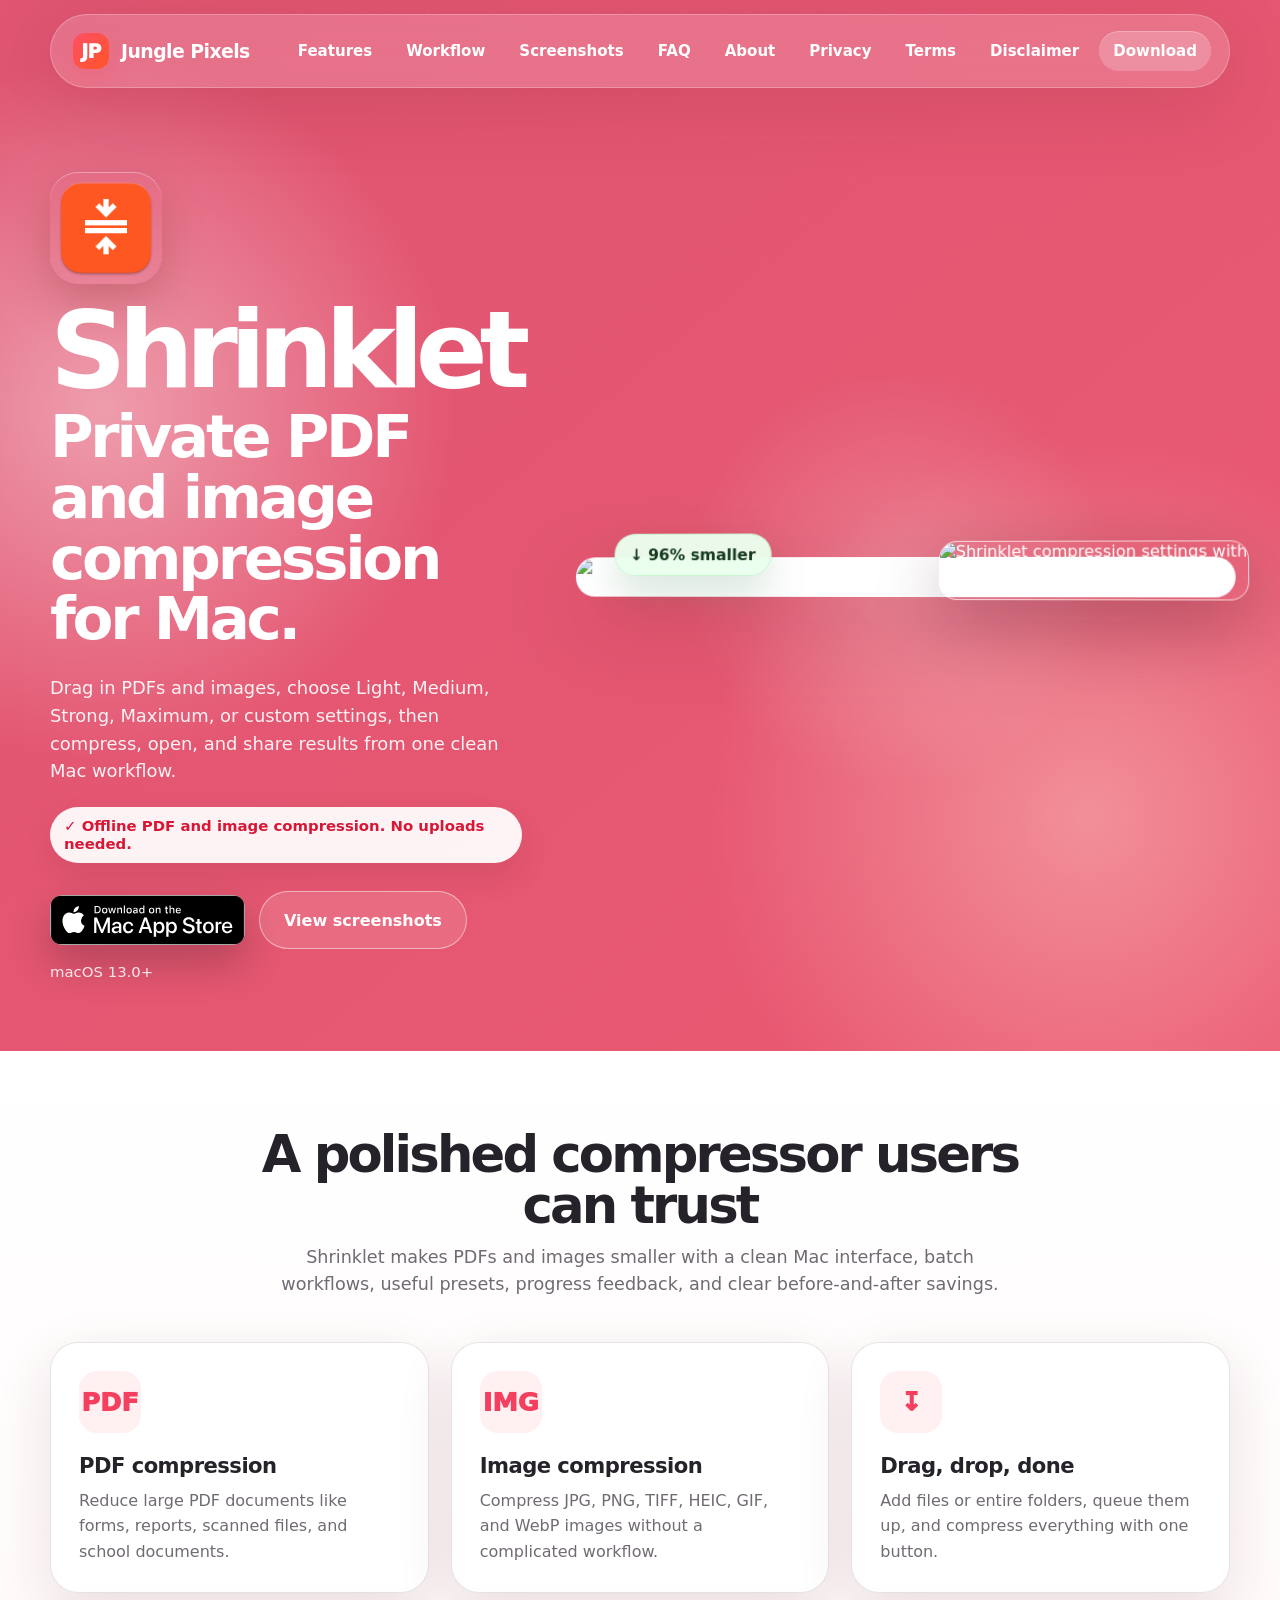
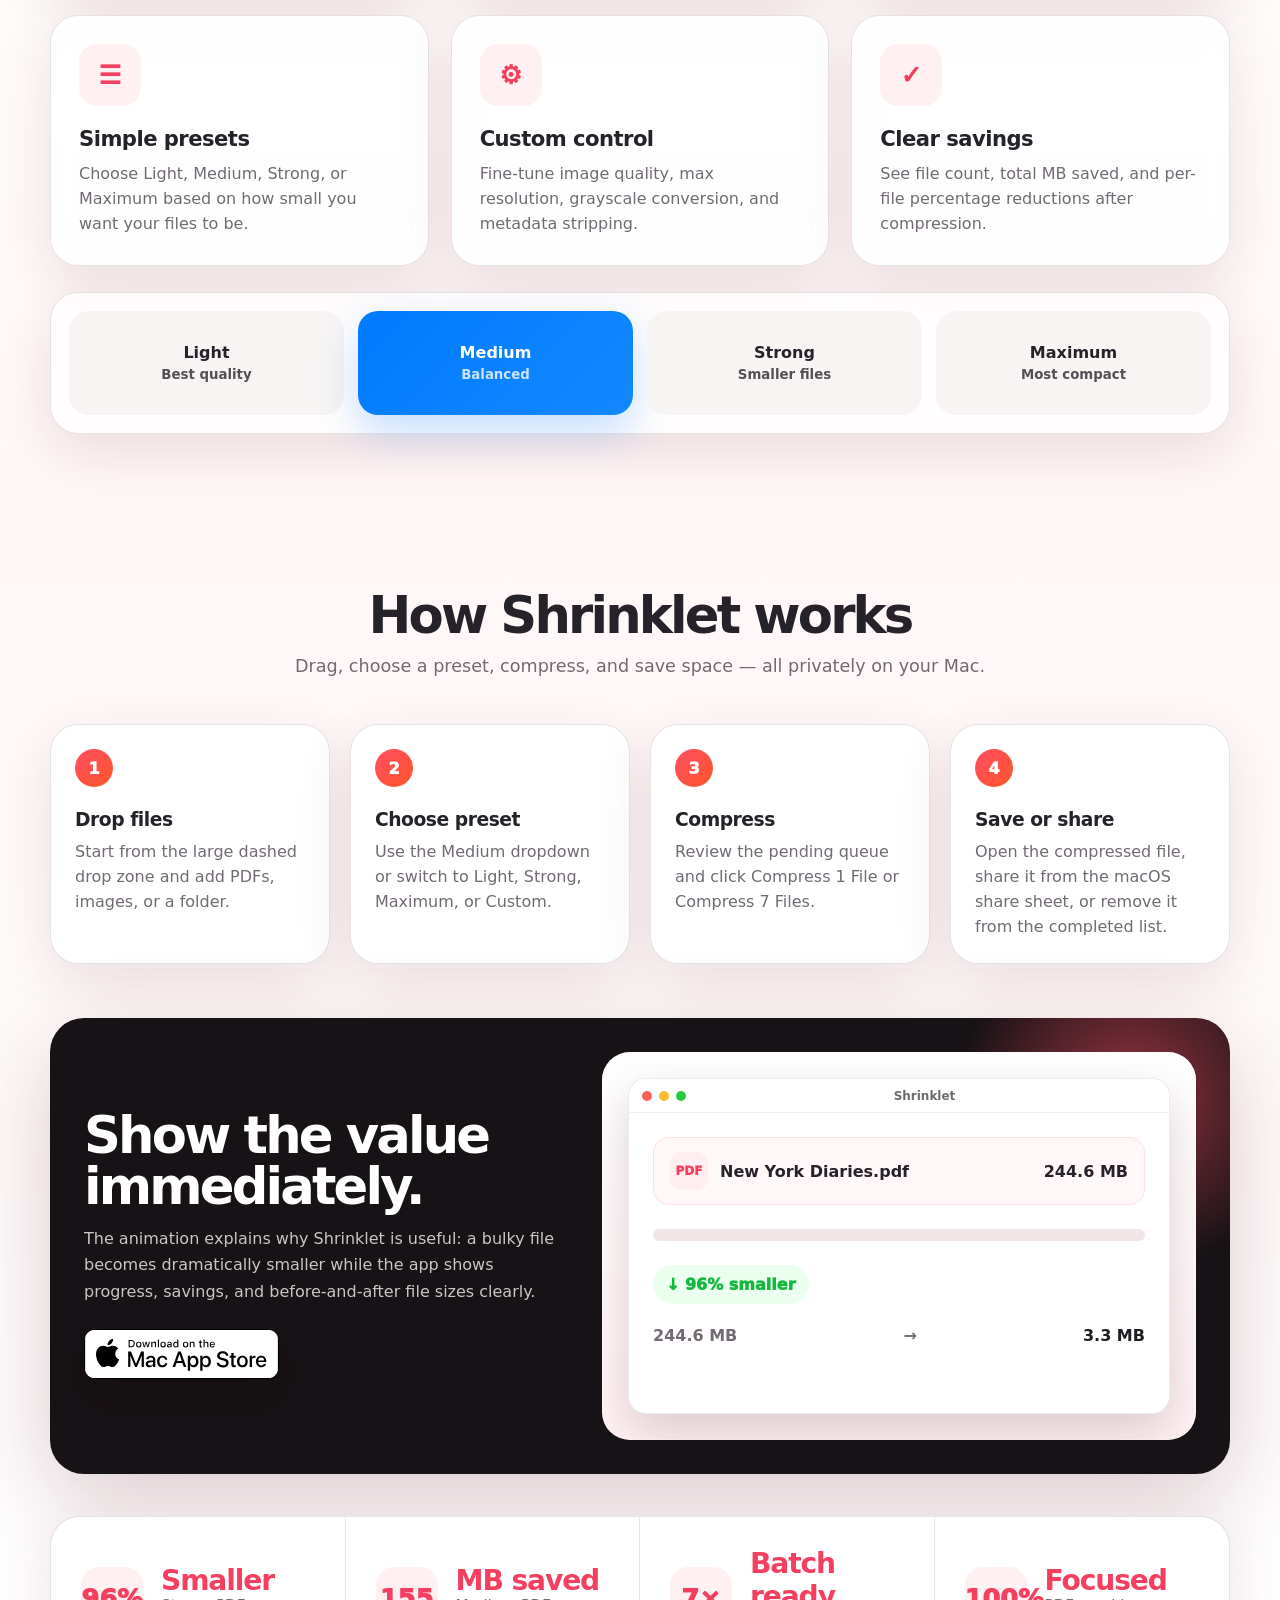
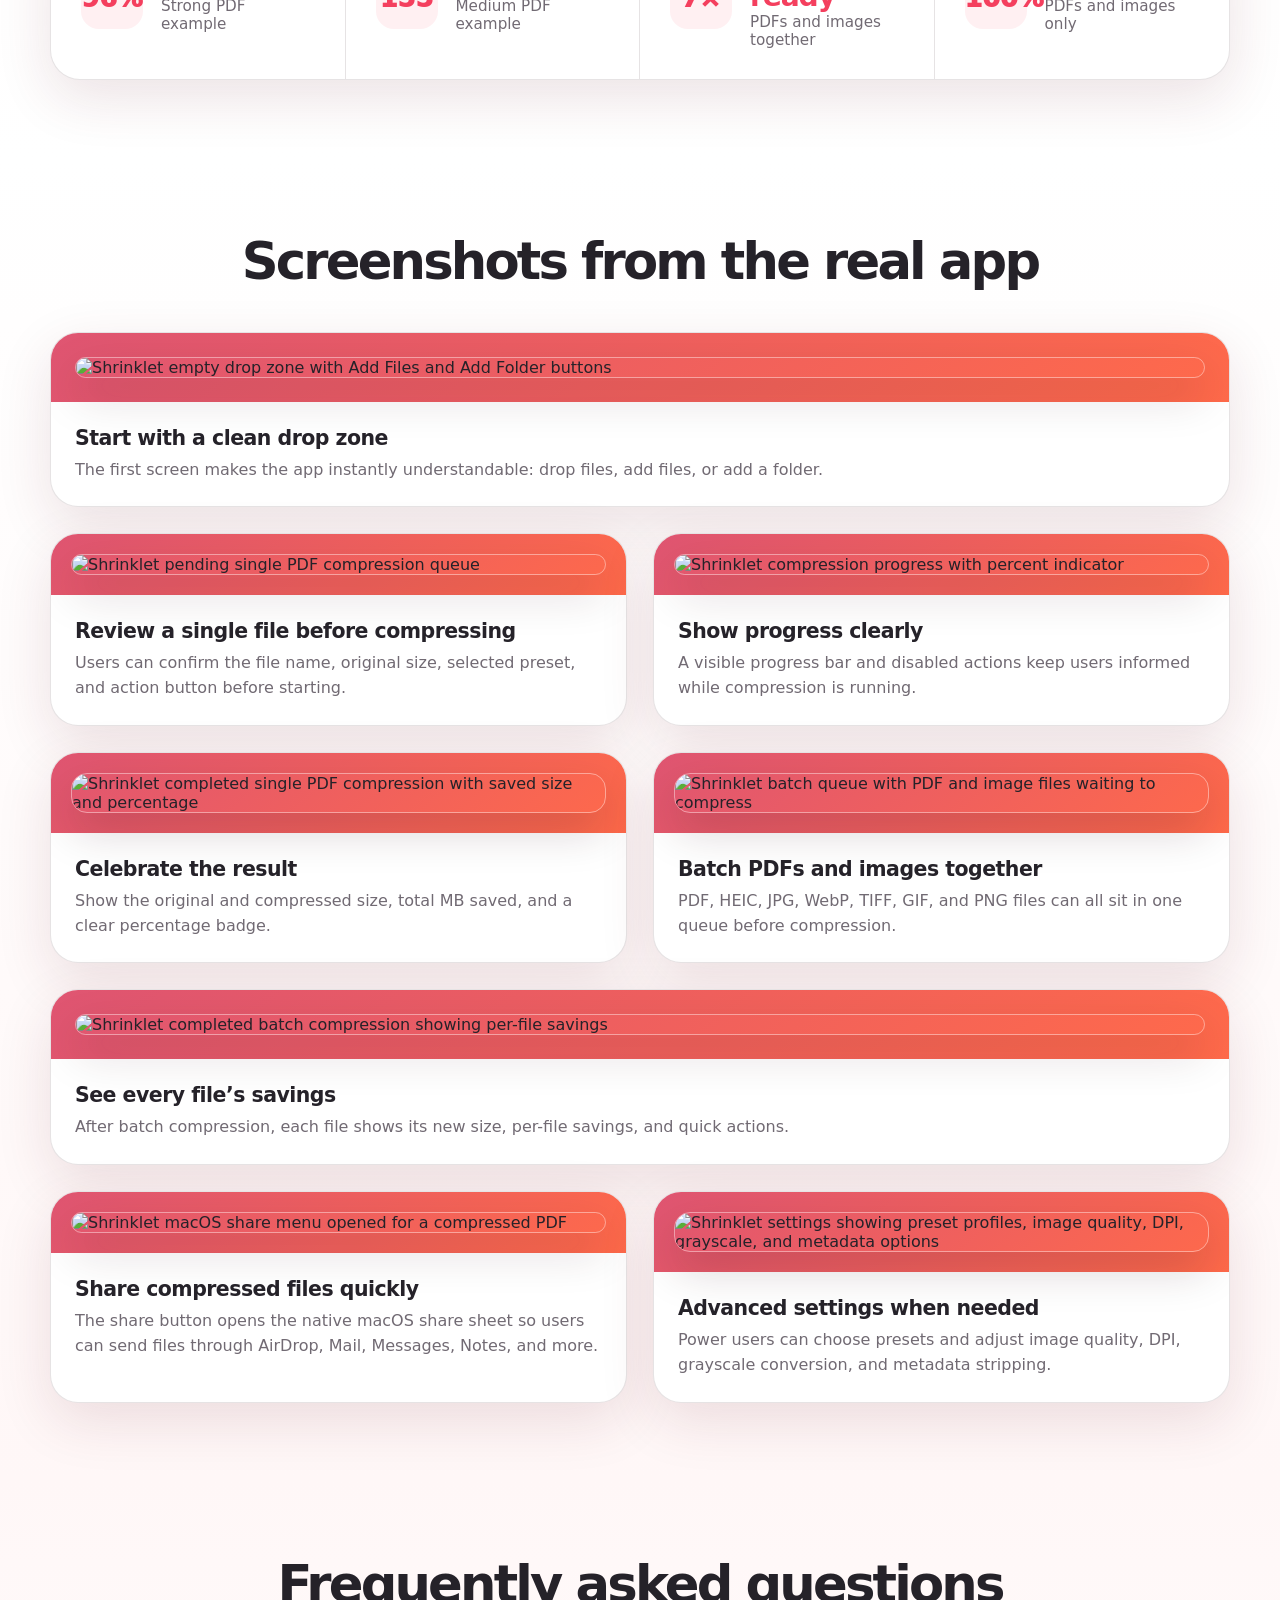
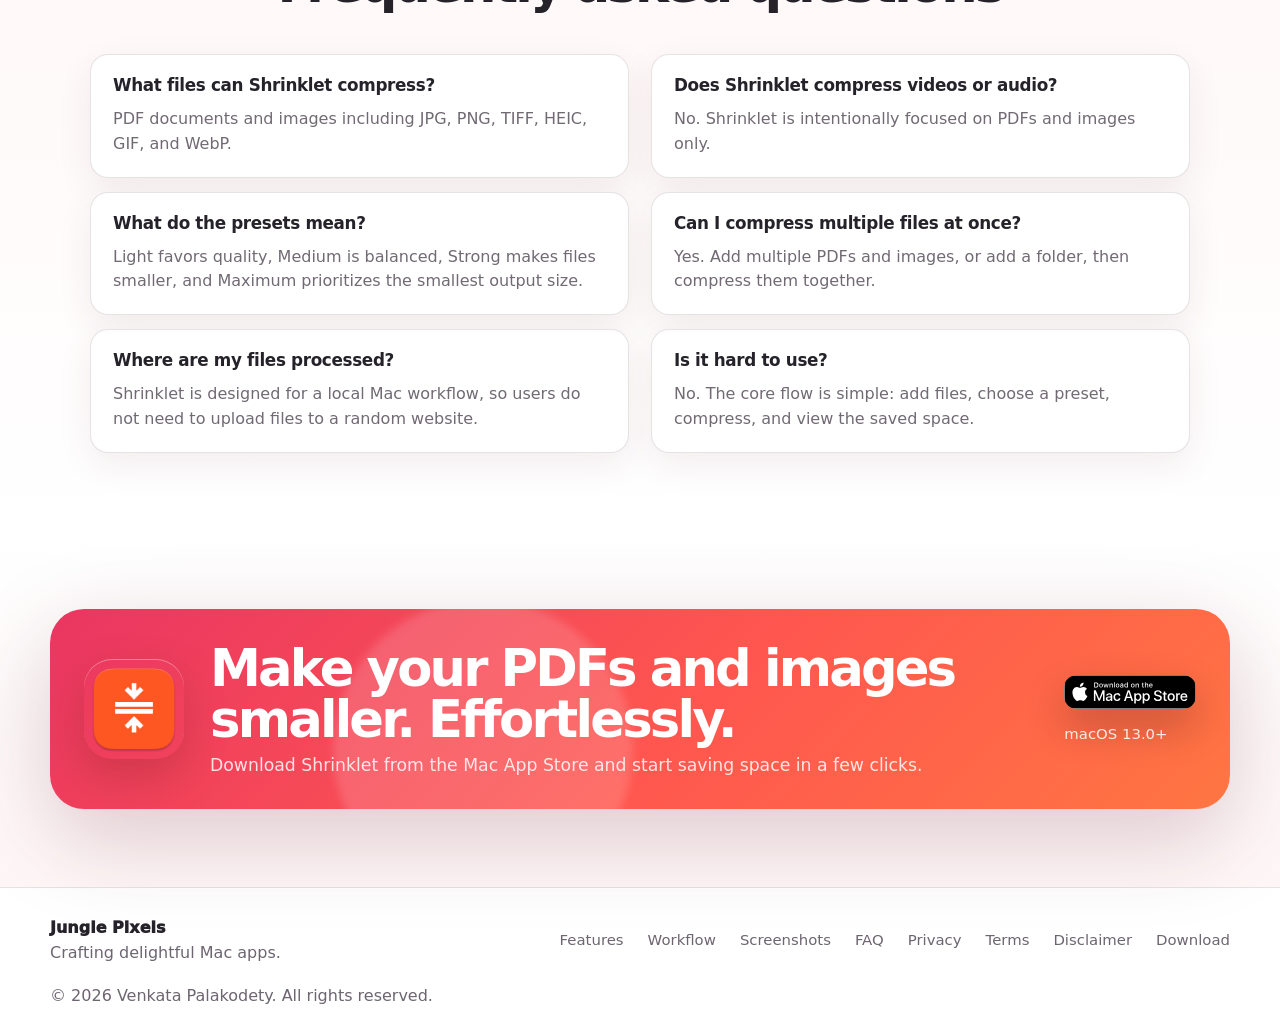
